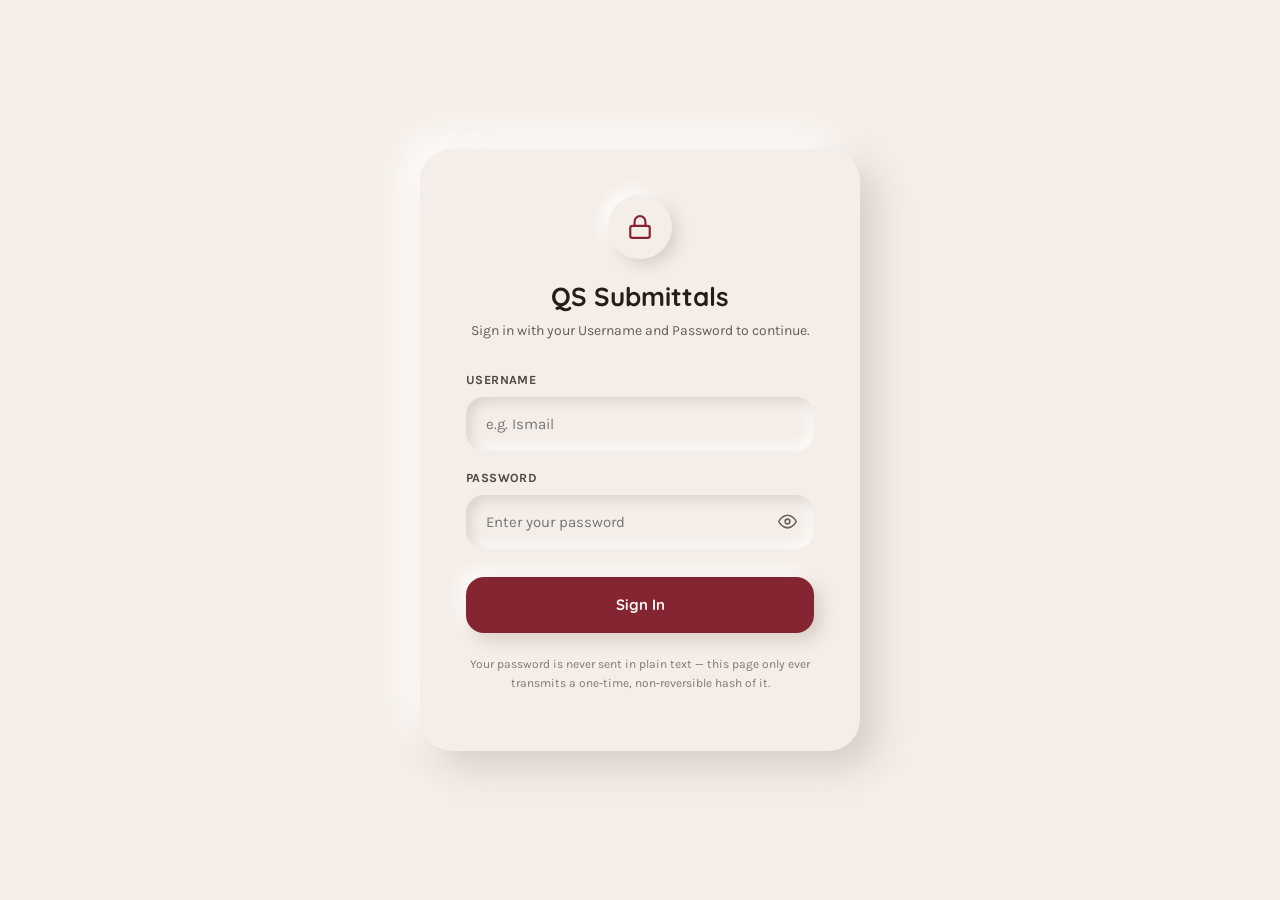
==== index.html @ b130b877 "Update index.html" ====
<!DOCTYPE html>
<html lang="en">
<head>
  <meta charset="UTF-8">
  <meta name="viewport" content="width=device-width, initial-scale=1.0">
  <title>QS Submittals</title>
  <link rel="preconnect" href="https://fonts.googleapis.com">
  <link rel="preconnect" href="https://fonts.gstatic.com" crossorigin>
  <link rel="stylesheet" href="https://fonts.googleapis.com/css2?family=Quicksand:wght@500;600;700&family=Karla:wght@400;500;600;700&display=swap">
  <style>
    * { box-sizing: border-box; }
    html, body { margin: 0; padding: 0; }
    body {
      min-height: 100vh;
      font-family: 'Karla', system-ui, sans-serif;
      background: oklch(0.95 0.012 55);
      color: oklch(0.30 0.01 50);
    }
    .page { min-height: 100vh; display: flex; justify-content: center; align-items: flex-start; padding: 50px 20px; }
    .card {
      width: 100%; max-width: 1220px;
      background: oklch(0.95 0.012 55);
      border-radius: 32px;
      padding: 46px;
      box-shadow: 16px 16px 34px oklch(0.72 0.02 50 / .42), -16px -16px 34px oklch(1 0 0 / .9);
    }
    .header { margin-bottom: 32px; }
    .header h1 { font-family: 'Quicksand', sans-serif; margin: 0 0 10px; font-size: 32px; line-height: 1.2; font-weight: 700; color: oklch(0.24 0.02 40); }
    .header p { margin: 0; font-size: 15px; line-height: 1.6; color: oklch(0.48 0.012 50); max-width: 640px; }
    .header-top-row { display: flex; align-items: flex-start; justify-content: space-between; gap: 20px; flex-wrap: wrap; }
    .session-info { display: flex; align-items: center; gap: 12px; flex: none; }
    .session-username { font-size: 13px; font-weight: 700; color: oklch(0.42 0.13 18); }
    .logout-button { flex: none; height: 38px; padding: 0 16px; border: none; border-radius: 14px; background: oklch(0.90 0.05 25); color: oklch(0.5 0.19 25); font-size: 12.5px; font-weight: 700; cursor: pointer; box-shadow: 3px 3px 8px oklch(0.72 0.02 50 / .3), -3px -3px 8px oklch(1 0 0 / .85); transition: box-shadow .16s ease, transform .16s ease; }
    .logout-button:hover { transform: translateY(-1px); box-shadow: 4px 4px 10px oklch(0.72 0.02 50 / .35), -4px -4px 10px oklch(1 0 0 / .9); }
    .logout-button:active { transform: translateY(0); box-shadow: inset 3px 3px 7px oklch(0.55 0.19 25 / .3), inset -3px -3px 7px oklch(1 0 0 / .6); }
    .session-check-state { color: oklch(0.5 0.012 50); font-size: 14px; font-weight: 600; padding: 60px 20px; text-align: center; }
    .type-section { margin-bottom: 30px; }
    .section-label { display: block; margin-bottom: 12px; font-size: 12.5px; font-weight: 700; letter-spacing: .03em; text-transform: uppercase; color: oklch(0.4 0.015 50); }
    #typeSelect { display: none; }
    .loading { margin-bottom: 30px; padding: 20px 22px; border-radius: 20px; background: oklch(0.95 0.012 55); box-shadow: 8px 8px 18px oklch(0.72 0.02 50 / .35), -8px -8px 18px oklch(1 0 0 / .85); }
    .loading-header { display: flex; justify-content: space-between; align-items: center; gap: 15px; margin-bottom: 12px; }
    .loading-left { display: flex; align-items: center; gap: 10px; color: oklch(0.42 0.02 50); font-size: 14px; font-weight: 600; }
    .loading-percentage { font-size: 14px; font-weight: 700; color: oklch(0.42 0.13 18); min-width: 42px; text-align: right; }
    .spinner { width: 18px; height: 18px; border: 2px solid oklch(0.85 0.015 50); border-top-color: oklch(0.42 0.13 18); border-radius: 50%; animation: spin .8s linear infinite; }
    @keyframes spin { to { transform: rotate(360deg); } }
    .progress-track { width: 100%; height: 9px; overflow: hidden; border-radius: 999px; background: oklch(0.95 0.012 55); box-shadow: inset 2px 2px 5px oklch(0.72 0.02 50 / .4), inset -2px -2px 5px oklch(1 0 0 / .8); }
    .progress-bar { width: 0%; height: 100%; border-radius: 999px; background: oklch(0.42 0.13 18); transition: width .25s ease; }
    .message { margin-bottom: 24px; padding: 15px 18px; border-radius: 16px; font-size: 14px; line-height: 1.5; font-weight: 600; }
    .message.error { background: oklch(0.95 0.012 55); color: oklch(0.5 0.19 25); box-shadow: inset 3px 3px 8px oklch(0.6 0.19 25 / .2), inset -3px -3px 8px oklch(1 0 0 / .7); }
    .message.success { background: oklch(0.95 0.012 55); color: oklch(0.45 0.13 145); box-shadow: inset 3px 3px 8px oklch(0.55 0.13 145 / .2), inset -3px -3px 8px oklch(1 0 0 / .7); }
    .field { margin-bottom: 26px; }
    .field > label { display: block; margin-bottom: 12px; font-size: 12.5px; font-weight: 700; letter-spacing: .03em; text-transform: uppercase; color: oklch(0.4 0.015 50); }
    .multi-select { position: relative; }
    .multi-select-trigger { width: 100%; min-height: 56px; padding: 0 48px 0 20px; border: none; border-radius: 18px; background: oklch(0.95 0.012 55); box-shadow: inset 5px 5px 12px oklch(0.72 0.02 50 / .38), inset -5px -5px 12px oklch(1 0 0 / .85); color: oklch(0.3 0.02 40); font-size: 15px; font-weight: 600; display: flex; align-items: center; position: relative; cursor: pointer; user-select: none; transition: box-shadow .2s ease; }
    .multi-select-trigger:hover:not(.disabled) { box-shadow: inset 6px 6px 14px oklch(0.72 0.02 50 / .45), inset -6px -6px 14px oklch(1 0 0 / .95); }
    .multi-select-trigger.open { box-shadow: inset 5px 5px 12px oklch(0.42 0.13 18 / .24), inset -5px -5px 12px oklch(1 0 0 / .85); }
    .multi-select-trigger.disabled { color: oklch(0.62 0.01 50); cursor: not-allowed; }
    .trigger-arrow { position: absolute; right: 20px; width: 9px; height: 9px; border-right: 2px solid oklch(0.42 0.13 18); border-bottom: 2px solid oklch(0.42 0.13 18); transform: rotate(45deg) translateY(-3px); }
    .multi-select-panel { position: absolute; z-index: 50; top: calc(100% + 10px); left: 0; right: 0; background: oklch(0.95 0.012 55); border-radius: 20px; box-shadow: 12px 12px 28px oklch(0.72 0.02 50 / .4), -12px -12px 28px oklch(1 0 0 / .9); padding: 16px; display: none; }
    .multi-select-panel.open { display: block; }
    .filter-top { display: grid; grid-template-columns: 1fr auto; gap: 10px; margin-bottom: 12px; }
    .search-input { height: 44px; width: 100%; padding: 0 16px; border: none; border-radius: 14px; background: oklch(0.95 0.012 55); box-shadow: inset 4px 4px 9px oklch(0.72 0.02 50 / .35), inset -4px -4px 9px oklch(1 0 0 / .85); outline: none; font-size: 14px; color: oklch(0.3 0.02 40); transition: box-shadow .2s ease; }
    .search-input:focus { box-shadow: inset 4px 4px 9px oklch(0.42 0.13 18 / .22), inset -4px -4px 9px oklch(1 0 0 / .85); }
    .filter-actions { display: flex; gap: 8px; }
    .select-all-btn { min-width: 78px; height: 44px; border: none; background: oklch(0.95 0.012 55); border-radius: 14px; padding: 0 14px; font-size: 12.5px; font-weight: 700; color: oklch(0.4 0.13 18); cursor: pointer; box-shadow: 4px 4px 10px oklch(0.72 0.02 50 / .35), -4px -4px 10px oklch(1 0 0 / .85); transition: box-shadow .16s ease, transform .16s ease; }
    .select-all-btn:hover { transform: translateY(-1px); box-shadow: 5px 5px 12px oklch(0.72 0.02 50 / .4), -5px -5px 12px oklch(1 0 0 / .9); }
    .select-all-btn:active { transform: translateY(0); box-shadow: inset 3px 3px 7px oklch(0.72 0.02 50 / .4), inset -3px -3px 7px oklch(1 0 0 / .8); }
    .options-list { max-height: 260px; overflow-y: auto; padding-top: 8px; }
    .filter-option { display: flex; align-items: center; gap: 12px; padding: 10px 10px; border-radius: 12px; cursor: pointer; transition: background .15s ease; }
    .filter-option:hover { background: oklch(0.90 0.02 50 / .5); }
    .filter-option input:checked + span { font-weight: 700; color: oklch(0.38 0.14 18); }
    .filter-option input { width: 18px; height: 18px; accent-color: oklch(0.42 0.13 18); cursor: pointer; }
    .filter-option span { font-size: 14px; color: oklch(0.34 0.015 45); word-break: break-word; }
    .type-option-row.selected { background: oklch(0.90 0.03 18 / .55); }
    .type-option-row.selected span { font-weight: 700; color: oklch(0.38 0.14 18); }
    .multi-select-trigger .placeholder-txt { color: oklch(0.55 0.012 50); font-weight: 500; }
    .empty-options { padding: 16px 10px; color: oklch(0.6 0.012 50); font-size: 13px; }
    .selection-summary-row { display: flex; align-items: center; justify-content: space-between; gap: 12px; margin-top: 10px; }
    .selection-count { font-size: 13px; color: oklch(0.5 0.012 50); font-weight: 600; }
    .clear-selected-btn { flex: none; height: 32px; padding: 0 14px; border: none; border-radius: 999px; background: oklch(0.90 0.05 25); color: oklch(0.5 0.19 25); font-size: 12px; font-weight: 700; cursor: pointer; box-shadow: 3px 3px 8px oklch(0.72 0.02 50 / .3), -3px -3px 8px oklch(1 0 0 / .85); transition: box-shadow .16s ease, transform .16s ease; }
    .clear-selected-btn:hover { transform: translateY(-1px); box-shadow: 4px 4px 10px oklch(0.72 0.02 50 / .35), -4px -4px 10px oklch(1 0 0 / .9); }
    .clear-selected-btn:active { transform: translateY(0); box-shadow: inset 3px 3px 7px oklch(0.55 0.19 25 / .3), inset -3px -3px 7px oklch(1 0 0 / .6); }
    .selected-chip-list { display: flex; flex-wrap: wrap; gap: 8px; margin-top: 10px; }
    .selected-chip { display: inline-flex; align-items: center; gap: 8px; padding: 8px 10px 8px 14px; border-radius: 999px; background: oklch(0.88 0.05 230); box-shadow: 3px 3px 8px oklch(0.72 0.02 50 / .38), -3px -3px 8px oklch(1 0 0 / .9); color: oklch(0.32 0.09 245); font-size: 12px; font-weight: 700; }
    .selected-chip-remove { flex: none; width: 18px; height: 18px; padding: 0; border: none; border-radius: 50%; background: oklch(1 0 0 / .55); color: oklch(0.32 0.09 245); font-size: 13px; line-height: 1; display: flex; align-items: center; justify-content: center; cursor: pointer; transition: background .15s ease, color .15s ease; }
    .selected-chip-remove:hover { background: oklch(0.5 0.19 25); color: oklch(0.98 0.01 40); }
    .table-section { margin-top: 10px; margin-bottom: 30px; }
    .pn-select { width: 100%; min-width: 130px; height: 42px; padding: 0 26px 0 10px; border: none; border-radius: 12px; background-color: oklch(0.86 0.07 165); background-image: url("data:image/svg+xml;utf8,<svg xmlns='http://www.w3.org/2000/svg' viewBox='0 0 12 8'><path d='M1 1l5 5 5-5' fill='none' stroke='%23205047' stroke-width='2' stroke-linecap='round' stroke-linejoin='round'/></svg>"); background-repeat: no-repeat; background-position: right 9px center; background-size: 10px 7px; appearance: none; -webkit-appearance: none; box-shadow: 3px 3px 8px oklch(0.72 0.02 50 / .3), -3px -3px 8px oklch(1 0 0 / .85); color: oklch(0.26 0.09 165); font-size: 12.5px; font-weight: 700; outline: none; cursor: pointer; transition: box-shadow .16s ease; }
    .pn-select:hover { box-shadow: 4px 4px 10px oklch(0.72 0.02 50 / .35), -4px -4px 10px oklch(1 0 0 / .9); }
    .pn-select:focus { box-shadow: 3px 3px 8px oklch(0.72 0.02 50 / .3), -3px -3px 8px oklch(1 0 0 / .85), 0 0 0 2px oklch(0.4 0.1 165 / .5); }
    .pn-select.unselected { color: oklch(0.5 0.19 25); background-color: oklch(0.93 0.05 165 / .7); box-shadow: 3px 3px 8px oklch(0.72 0.02 50 / .3), -3px -3px 8px oklch(1 0 0 / .85), 0 0 0 2px oklch(0.55 0.19 25 / .4); }
    .table-wrap { overflow-x: auto; border-radius: 20px; background: oklch(0.95 0.012 55); box-shadow: 8px 8px 18px oklch(0.72 0.02 50 / .38), -8px -8px 18px oklch(1 0 0 / .85); }
    .quantity-table { width: 100%; min-width: 720px; border-collapse: collapse; table-layout: fixed; }
    .quantity-table th:nth-child(1), .quantity-table td:nth-child(1) { width: 20%; }
    .quantity-table th:nth-child(2), .quantity-table td:nth-child(2) { width: 20%; }
    .quantity-table th:nth-child(3), .quantity-table td:nth-child(3) { width: 9%; }
    .quantity-table th:nth-child(4), .quantity-table td:nth-child(4) { width: 15%; }
    .quantity-table th:nth-child(5), .quantity-table td:nth-child(5) { width: 11%; }
    .quantity-table th:nth-child(6), .quantity-table td:nth-child(6) { width: 25%; }
    .quantity-table th { padding: 16px; text-align: center; background: oklch(0.90 0.035 18 / .55); color: oklch(0.34 0.14 18); font-size: 14px; font-weight: 700; text-transform: uppercase; letter-spacing: .03em; }
    .quantity-table td { padding: 14px 16px; vertical-align: middle; font-size: 14px; color: oklch(0.32 0.015 45); border-top: 1px solid oklch(0.88 0.015 50); text-align: center; word-break: break-word; }
    .quantity-table tr:first-child td { border-top: none; }
    .quantity-table .item-cell { font-weight: 700; color: oklch(0.24 0.02 40); }
    .quantity-table .muted { color: oklch(0.55 0.012 50); }
    .quantity-table .negative-available { color: oklch(0.5 0.19 25); font-weight: 700; }
    .quantity-table td.qty-cell-active { background: oklch(0.93 0.05 85); }
    .quantity-table td.qty-cell-active .quantity-input { background: oklch(0.99 0.02 85); box-shadow: inset 3px 3px 8px oklch(0.72 0.05 70 / .3), inset -3px -3px 8px oklch(1 0 0 / .9), 0 0 0 2px oklch(0.55 0.12 70 / .4); }
    .quantity-table td.qty-cell-active .quantity-input:focus { box-shadow: inset 3px 3px 8px oklch(0.42 0.13 18 / .28), inset -3px -3px 8px oklch(1 0 0 / .85), 0 0 0 2px oklch(0.42 0.13 18 / .45); }
    .quantity-table td.qty-cell-active .quantity-input.invalid { background: oklch(0.99 0.02 85); box-shadow: inset 3px 3px 8px oklch(0.55 0.19 25 / .35), inset -3px -3px 8px oklch(1 0 0 / .6), 0 0 0 3px oklch(0.55 0.19 25 / .5); }
    .quantity-input { width: 150px; height: 44px; padding: 0 14px; border: none; border-radius: 13px; background: oklch(0.95 0.012 55); box-shadow: inset 3px 3px 8px oklch(0.72 0.02 50 / .35), inset -3px -3px 8px oklch(1 0 0 / .85); color: oklch(0.26 0.02 40); font-size: 14px; font-weight: 700; outline: none; transition: box-shadow .2s ease; }
    .quantity-input:focus { box-shadow: inset 3px 3px 8px oklch(0.42 0.13 18 / .28), inset -3px -3px 8px oklch(1 0 0 / .85); }
    .quantity-input:disabled { color: oklch(0.62 0.01 50); cursor: not-allowed; }
    .quantity-input.invalid { box-shadow: inset 3px 3px 8px oklch(0.55 0.19 25 / .35), inset -3px -3px 8px oklch(1 0 0 / .6), 0 0 0 3px oklch(0.55 0.19 25 / .45); }
    .quantity-hint { display: block; margin-top: 6px; color: oklch(0.55 0.012 50); font-size: 12px; }
    .quantity-error { display: block; margin-top: 6px; color: oklch(0.5 0.19 25); font-size: 12px; font-weight: 700; }
    .save-container { display: flex; justify-content: flex-end; gap: 14px; margin-top: 10px; }
    .save-button {
      min-width: 170px; height: 56px; padding: 0 30px;
      border: none; border-radius: 18px;
      background: oklch(0.42 0.13 18); color: oklch(0.98 0.01 40);
      font-family: 'Quicksand', sans-serif; font-size: 15px; font-weight: 700;
      cursor: pointer;
      box-shadow: 7px 7px 16px oklch(0.72 0.02 50 / .42), -7px -7px 16px oklch(1 0 0 / .85);
      transition: box-shadow .16s ease, transform .16s ease, background .16s ease, opacity .2s ease;
    }
    .save-button:hover:not(:disabled) { transform: translateY(-2px); box-shadow: 9px 9px 20px oklch(0.72 0.02 50 / .48), -9px -9px 20px oklch(1 0 0 / .9); background: oklch(0.36 0.13 18); }
    .save-button:active:not(:disabled) { transform: translateY(0); box-shadow: inset 5px 5px 12px oklch(0.25 0.1 18 / .55), inset -5px -5px 12px oklch(0.55 0.16 22 / .3); background: oklch(0.34 0.13 18); }
    .save-button:disabled { opacity: .55; cursor: not-allowed; }
    .cancel-button {
      min-width: 130px; height: 56px; padding: 0 26px;
      border: none; border-radius: 18px;
      background: oklch(0.88 0.045 18); color: oklch(0.36 0.14 18);
      font-family: 'Quicksand', sans-serif; font-size: 15px; font-weight: 700;
      cursor: pointer;
      box-shadow: 6px 6px 14px oklch(0.72 0.02 50 / .38), -6px -6px 14px oklch(1 0 0 / .85);
      transition: box-shadow .16s ease, transform .16s ease, background .16s ease;
    }
    .cancel-button:hover { transform: translateY(-2px); background: oklch(0.84 0.05 18); box-shadow: 8px 8px 18px oklch(0.72 0.02 50 / .42), -8px -8px 18px oklch(1 0 0 / .9); }
    .cancel-button:active { transform: translateY(0); background: oklch(0.80 0.055 18); box-shadow: inset 4px 4px 10px oklch(0.6 0.08 18 / .35), inset -4px -4px 10px oklch(1 0 0 / .7); }

    /* ===================== Search by Code ===================== */
    .search-section {
      margin-top: 20px;
      padding-top: 24px;
      border-top: 1px solid oklch(0.88 0.015 50);
    }
    .search-row { display: flex; gap: 14px; }
    .search-code-input {
      flex: 1;
      height: 54px;
      padding: 0 20px;
      border: none;
      border-radius: 18px;
      background: oklch(0.95 0.012 55);
      box-shadow: inset 5px 5px 12px oklch(0.72 0.02 50 / .35), inset -5px -5px 12px oklch(1 0 0 / .85);
      color: oklch(0.3 0.02 40);
      font-size: 14px;
      outline: none;
      transition: box-shadow .2s ease;
    }
    .search-code-input:focus { box-shadow: inset 5px 5px 12px oklch(0.42 0.13 18 / .22), inset -5px -5px 12px oklch(1 0 0 / .85); }
    .search-btn {
      flex: none;
      height: 54px;
      padding: 0 26px;
      border: none;
      border-radius: 18px;
      background: oklch(0.88 0.045 18);
      color: oklch(0.36 0.14 18);
      font-size: 14px;
      font-weight: 700;
      cursor: pointer;
      box-shadow: 6px 6px 14px oklch(0.72 0.02 50 / .38), -6px -6px 14px oklch(1 0 0 / .85);
      transition: box-shadow .16s ease, transform .16s ease, background .16s ease, opacity .2s ease;
    }
    .search-btn:hover:not(:disabled) { transform: translateY(-2px); box-shadow: 8px 8px 18px oklch(0.72 0.02 50 / .42), -8px -8px 18px oklch(1 0 0 / .9); background: oklch(0.84 0.05 18); }
    .search-btn:active:not(:disabled) { transform: translateY(0); box-shadow: inset 4px 4px 10px oklch(0.6 0.08 18 / .35), inset -4px -4px 10px oklch(1 0 0 / .7); background: oklch(0.80 0.055 18); }
    .search-btn:disabled { opacity: .55; cursor: not-allowed; }
    .search-inline-error { margin-top: 12px; padding: 11px 14px; border-radius: 14px; background: oklch(0.95 0.012 55); color: oklch(0.5 0.19 25); box-shadow: inset 3px 3px 8px oklch(0.6 0.19 25 / .18), inset -3px -3px 8px oklch(1 0 0 / .7); font-size: 13px; font-weight: 600; line-height: 1.5; }
    /* ============================================================ */

    /* ===================== Result Modal (Pop-up) ===================== */
    .modal-overlay {
      position: fixed;
      inset: 0;
      background: oklch(0.25 0.02 40 / .45);
      display: flex;
      align-items: center;
      justify-content: center;
      padding: 20px;
      z-index: 1000;
      opacity: 0;
      pointer-events: none;
      transition: opacity .18s ease;
    }
    .modal-overlay.open { opacity: 1; pointer-events: auto; }
    .modal-box {
      width: 100%;
      max-width: 520px;
      background: oklch(0.95 0.012 55);
      border-radius: 28px;
      padding: 34px;
      box-shadow: 20px 20px 50px oklch(0.2 0.02 40 / .35), -10px -10px 30px oklch(1 0 0 / .5);
      position: relative;
      transform: translateY(10px) scale(.97);
      transition: transform .18s ease;
      max-height: calc(100vh - 40px);
      overflow-y: auto;
    }
    .modal-overlay.open .modal-box { transform: translateY(0) scale(1); }
    .modal-close {
      position: absolute;
      top: 16px;
      right: 16px;
      width: 36px;
      height: 36px;
      border: none;
      background: oklch(0.95 0.012 55);
      color: oklch(0.5 0.012 50);
      border-radius: 12px;
      font-size: 18px;
      line-height: 1;
      cursor: pointer;
      box-shadow: 3px 3px 8px oklch(0.72 0.02 50 / .35), -3px -3px 8px oklch(1 0 0 / .85);
      transition: box-shadow .16s ease, color .16s ease;
    }
    .modal-close:hover { color: oklch(0.42 0.13 18); box-shadow: inset 2px 2px 6px oklch(0.72 0.02 50 / .35), inset -2px -2px 6px oklch(1 0 0 / .7); }
    .modal-icon {
      width: 56px;
      height: 56px;
      border-radius: 50%;
      background: oklch(0.95 0.012 55);
      color: oklch(0.5 0.13 145);
      display: flex;
      align-items: center;
      justify-content: center;
      font-size: 26px;
      font-weight: 700;
      margin-bottom: 18px;
      box-shadow: 5px 5px 12px oklch(0.72 0.02 50 / .35), -5px -5px 12px oklch(1 0 0 / .85);
    }
    .modal-title { margin: 0 0 6px; font-family: 'Quicksand', sans-serif; font-size: 20px; font-weight: 700; color: oklch(0.24 0.02 40); }
    .modal-subtitle { margin: 0 0 22px; font-size: 14px; color: oklch(0.5 0.012 50); line-height: 1.5; }
    .modal-result-row { display: flex; justify-content: space-between; align-items: flex-start; gap: 20px; padding: 10px 0; }
    .modal-result-row + .modal-result-row { border-top: 1px solid oklch(0.88 0.015 50); }
    .modal-result-label { font-weight: 700; color: oklch(0.4 0.015 50); font-size: 12.5px; text-transform: uppercase; letter-spacing: .02em; }
    .modal-result-value { text-align: right; color: oklch(0.24 0.02 40); font-size: 14px; font-weight: 600; word-break: break-word; }
    .modal-table-wrap {
      margin-top: 18px;
      max-height: 420px;
      overflow-y: auto;
      overflow-x: auto;
      border-radius: 16px;
      background: oklch(0.95 0.012 55);
      box-shadow: inset 3px 3px 9px oklch(0.72 0.02 50 / .3), inset -3px -3px 9px oklch(1 0 0 / .75);
    }
    .modal-details-table { width: 100%; min-width: 380px; border-collapse: collapse; font-size: 13px; }
    .modal-details-table th {
      position: sticky;
      top: 0;
      background: oklch(0.90 0.035 18 / .65);
      text-align: left;
      padding: 12px 14px;
      font-size: 14px;
      font-weight: 700;
      letter-spacing: .02em;
      color: oklch(0.34 0.14 18);
      border-bottom: 1px solid oklch(0.85 0.02 50);
    }
    .modal-details-table td { padding: 11px 14px; border-bottom: 1px solid oklch(0.90 0.012 50); color: oklch(0.32 0.015 45); }
    .modal-details-table tr:last-child td { border-bottom: none; }
    .modal-details-table td.muted { color: oklch(0.6 0.012 50); }
    .modal-ok-button {
      width: 100%;
      height: 52px;
      margin-top: 26px;
      border: none;
      border-radius: 16px;
      background: oklch(0.42 0.13 18);
      color: oklch(0.98 0.01 40);
      font-family: 'Quicksand', sans-serif;
      font-size: 15px;
      font-weight: 700;
      cursor: pointer;
      box-shadow: 6px 6px 14px oklch(0.72 0.02 50 / .4), -6px -6px 14px oklch(1 0 0 / .85);
      transition: box-shadow .16s ease, transform .16s ease, background .16s ease;
    }
    .modal-ok-button:hover { transform: translateY(-2px); background: oklch(0.36 0.13 18); box-shadow: 8px 8px 18px oklch(0.72 0.02 50 / .45), -8px -8px 18px oklch(1 0 0 / .9); }
    .modal-ok-button:active { transform: translateY(0); box-shadow: inset 4px 4px 10px oklch(0.25 0.1 18 / .5), inset -4px -4px 10px oklch(0.55 0.16 22 / .3); }
    @media (max-width: 600px) {
      .modal-box { padding: 26px 20px; }
    }
    /* =================================================================== */

    /* ===================== Error Modal (Pop-up) ===================== */
    .error-modal-icon { color: oklch(0.5 0.19 25); }
    .error-modal-message { margin: 0; font-size: 14.5px; color: oklch(0.3 0.02 40); line-height: 1.6; }
    /* =================================================================== */

    /* ===================== Search Result Modal (Pop-up) ===================== */
    .search-modal-box { max-width: 640px; }
    .search-table-wrap { max-height: none; overflow-y: visible; }
    .modal-error {
      margin: 0 0 18px;
      padding: 13px 16px;
      border-radius: 16px;
      background: oklch(0.95 0.012 55);
      color: oklch(0.5 0.19 25);
      box-shadow: inset 3px 3px 8px oklch(0.6 0.19 25 / .2), inset -3px -3px 8px oklch(1 0 0 / .7);
      font-size: 13px;
      line-height: 1.5;
      font-weight: 600;
    }
    .search-modal-timestamp { margin: -4px 0 20px; font-size: 13px; color: oklch(0.6 0.012 50); }
    .search-empty-state { padding: 24px 10px; text-align: center; color: oklch(0.6 0.012 50); font-size: 14px; }
    .row-actions-cell { text-align: right; white-space: nowrap; }
    .row-action-btn {
      width: 32px;
      height: 32px;
      margin-left: 7px;
      border: none;
      border-radius: 11px;
      background: oklch(0.95 0.012 55);
      color: oklch(0.5 0.012 50);
      display: inline-flex;
      align-items: center;
      justify-content: center;
      cursor: pointer;
      transition: box-shadow .15s ease, color .15s ease, background .15s ease;
      padding: 0;
      box-shadow: 3px 3px 7px oklch(0.72 0.02 50 / .32), -3px -3px 7px oklch(1 0 0 / .85);
    }
    .row-action-btn:hover:not(:disabled) { color: oklch(0.36 0.13 18); box-shadow: 4px 4px 9px oklch(0.72 0.02 50 / .38), -4px -4px 9px oklch(1 0 0 / .9); }
    .row-action-btn:disabled { opacity: .4; cursor: not-allowed; box-shadow: none; }
    .row-action-btn.edit-btn:hover:not(:disabled) { color: oklch(0.42 0.13 18); background: oklch(0.90 0.03 18); }
    .row-action-btn.delete-btn:hover:not(:disabled) { color: oklch(0.5 0.19 25); background: oklch(0.90 0.05 25); }
    .row-action-btn.save-btn { color: oklch(0.45 0.13 145); background: oklch(0.90 0.04 145); }
    .row-action-btn.save-btn:hover:not(:disabled) { color: oklch(0.4 0.13 145); }
    .row-action-btn svg { width: 15px; height: 15px; pointer-events: none; }
    .row-qty-input {
      width: 96px;
      height: 36px;
      padding: 0 10px;
      border: none;
      border-radius: 11px;
      background: oklch(0.95 0.012 55);
      color: oklch(0.26 0.02 40);
      font-size: 13px;
      outline: none;
      box-shadow: inset 3px 3px 7px oklch(0.42 0.13 18 / .25), inset -3px -3px 7px oklch(1 0 0 / .75);
    }
    .row-qty-input.invalid { box-shadow: inset 3px 3px 7px oklch(0.55 0.19 25 / .4), inset -3px -3px 7px oklch(1 0 0 / .6), 0 0 0 3px oklch(0.55 0.19 25 / .45); }
    .search-bulk-actions { display: flex; gap: 12px; margin-top: 22px; }
    .bulk-btn {
      flex: 1;
      height: 48px;
      border: none;
      border-radius: 16px;
      font-size: 14px;
      font-weight: 700;
      cursor: pointer;
      transition: box-shadow .16s ease, transform .16s ease, background .16s ease, color .16s ease, opacity .2s ease;
    }
    .bulk-btn.delete-all-btn { background: oklch(0.90 0.05 25); color: oklch(0.5 0.19 25); box-shadow: 4px 4px 10px oklch(0.72 0.02 50 / .3), -4px -4px 10px oklch(1 0 0 / .8); }
    .bulk-btn.delete-all-btn:hover:not(:disabled) { transform: translateY(-2px); box-shadow: 6px 6px 14px oklch(0.72 0.02 50 / .35), -6px -6px 14px oklch(1 0 0 / .85); }
    .bulk-btn.delete-all-btn:active:not(:disabled) { transform: translateY(0); box-shadow: inset 3px 3px 8px oklch(0.55 0.19 25 / .3), inset -3px -3px 8px oklch(1 0 0 / .6); }
    .bulk-btn.edit-all-btn { background: oklch(0.88 0.045 18); color: oklch(0.36 0.14 18); box-shadow: 4px 4px 10px oklch(0.72 0.02 50 / .3), -4px -4px 10px oklch(1 0 0 / .8); }
    .bulk-btn.edit-all-btn:hover:not(:disabled) { transform: translateY(-2px); background: oklch(0.84 0.05 18); box-shadow: 6px 6px 14px oklch(0.72 0.02 50 / .35), -6px -6px 14px oklch(1 0 0 / .85); }
    .bulk-btn.edit-all-btn.active { background: oklch(0.42 0.13 18); color: oklch(0.98 0.01 40); box-shadow: inset 4px 4px 10px oklch(0.25 0.1 18 / .5), inset -4px -4px 10px oklch(0.55 0.16 22 / .3); }
    .bulk-btn:disabled { opacity: .5; cursor: not-allowed; }
    /* =========================================================================== */

    @media (max-width: 600px) {
      .page { padding: 24px 14px; }
      .card { padding: 28px 20px; border-radius: 24px; }
      .header h1 { font-size: 26px; }
      .header p { font-size: 14px; }
      .save-container { justify-content: stretch; flex-wrap: wrap; }
      .save-button, .cancel-button { flex: 1; min-width: 120px; }
      .filter-top { grid-template-columns: 1fr; }
      .filter-actions { width: 100%; }
      .filter-actions .select-all-btn { flex: 1; }
    }
  </style>
</head>
<body>
  <main class="page">
    <div id="sessionCheckState" class="session-check-state">Checking your session&hellip;</div>
    <section class="card" id="appCard" hidden>
      <div class="header">
        <div class="header-top-row">
          <div>
            <h1>QS Submittals</h1>
            <p>Select one submittal type, then select one or more Item Names. Each selected Item gets its own Part Number selection and Quantity.</p>
          </div>
          <div class="session-info">
            <span id="sessionUsername" class="session-username"></span>
            <button type="button" id="logoutButton" class="logout-button">Log Out</button>
          </div>
        </div>
      </div>

      <div id="loading" class="loading">
        <div class="loading-header">
          <div class="loading-left"><div id="spinner" class="spinner"></div><span id="loadingText">Loading database...</span></div>
          <div id="loadingPercentage" class="loading-percentage">0%</div>
        </div>
        <div class="progress-track"><div id="progressBar" class="progress-bar"></div></div>
      </div>

      <div class="type-section">
        <span class="section-label">Submittal Type</span>
        <select id="typeSelect" disabled hidden aria-hidden="true" tabindex="-1">
          <option value="">Loading submittal types...</option>
        </select>
        <div id="typeSelectBox" class="multi-select">
          <div id="typeTrigger" class="multi-select-trigger disabled" tabindex="0" role="button" aria-haspopup="listbox" aria-expanded="false" aria-disabled="true">
            <span id="typeSelectDisplay">Loading submittal types...</span>
            <span class="trigger-arrow"></span>
          </div>
          <div id="typePanel" class="multi-select-panel" role="listbox">
            <div class="filter-top">
              <input id="typeSearch" class="search-input" type="text" autocomplete="off" placeholder="Search Submittal Type...">
            </div>
            <div id="typeOptionsList" class="options-list"></div>
          </div>
        </div>
      </div>

      <div id="successMessage" class="message success" hidden></div>

      <div class="field">
        <label for="itemNameTrigger">Item Name</label>
        <div id="itemMultiSelect" class="multi-select">
          <div id="itemNameTrigger" class="multi-select-trigger disabled" tabindex="0" role="button" aria-haspopup="listbox" aria-expanded="false" aria-disabled="true">
            <span id="itemNameDisplay">Select Item Name</span>
            <span class="trigger-arrow"></span>
          </div>
          <div id="itemNamePanel" class="multi-select-panel" role="listbox" aria-multiselectable="true">
            <div class="filter-top">
              <input id="itemSearch" class="search-input" type="text" autocomplete="off" placeholder="Search Item Name...">
              <div class="filter-actions">
                <button id="selectAllButton" class="select-all-btn" type="button">Select All</button>
                <button id="clearAllButton" class="select-all-btn" type="button">Clear</button>
              </div>
            </div>
            <div id="itemOptionsList" class="options-list"></div>
          </div>
          <div class="selection-summary-row">
            <div id="selectionCount" class="selection-count">0 items selected</div>
            <button type="button" id="clearSelectedItemsButton" class="clear-selected-btn" hidden>Clear All</button>
          </div>
          <div id="selectedChipList" class="selected-chip-list"></div>
        </div>
      </div>

      <div class="table-section">
        <span class="section-label">Quantity</span>
        <div class="table-wrap">
          <table class="quantity-table">
            <thead>
              <tr><th>Item</th><th>Part Number</th><th>BOQ</th><th>Previous Requests</th><th>Available</th><th>Quantity</th></tr>
            </thead>
            <tbody id="quantityTableBody">
              <tr><td colspan="6" class="muted" style="text-align:center;">Select Item Names and Part Numbers to build the table.</td></tr>
            </tbody>
          </table>
        </div>
      </div>

      <div class="save-container">
        <button type="button" id="cancelButton" class="cancel-button">Cancel</button>
        <button type="button" id="saveButton" class="save-button" disabled>Save</button>
      </div>

      <div class="search-section">
        <span class="section-label">Search by Submittal Code</span>
        <div class="search-row">
          <input type="text" id="searchCodeInput" class="search-code-input" autocomplete="off" placeholder="e.g. PCP-MIR-01">
          <button type="button" id="searchButton" class="search-btn">Search</button>
        </div>
        <div id="searchInlineError" class="search-inline-error" hidden></div>
      </div>
    </section>
  </main>

  <div id="resultModalOverlay" class="modal-overlay" hidden>
    <div class="modal-box" role="dialog" aria-modal="true" aria-labelledby="modalTitle">
      <button type="button" id="modalCloseButton" class="modal-close" aria-label="Close">&times;</button>
      <div class="modal-icon">&#10003;</div>
      <h3 id="modalTitle" class="modal-title">Submittal Saved</h3>
      <p id="modalSubtitle" class="modal-subtitle">Your submittal was saved successfully.</p>
      <div class="modal-result-row"><span class="modal-result-label">Type</span><span id="modalSelectedType" class="modal-result-value"></span></div>
      <div class="modal-result-row"><span class="modal-result-label">Submittal Code</span><span id="modalSubmittalCode" class="modal-result-value"></span></div>
      <div class="modal-result-row"><span class="modal-result-label">Time</span><span id="modalTimestamp" class="modal-result-value"></span></div>
      <div class="modal-table-wrap">
        <table class="modal-details-table">
          <thead>
            <tr><th>Item</th><th>Part Number</th><th>Qty</th></tr>
          </thead>
          <tbody id="modalDetailsBody"></tbody>
        </table>
      </div>
      <button type="button" id="modalOkButton" class="modal-ok-button">OK</button>
    </div>
  </div>

  <div id="errorModalOverlay" class="modal-overlay" hidden>
    <div class="modal-box" role="dialog" aria-modal="true" aria-labelledby="errorModalTitle">
      <button type="button" id="errorModalCloseButton" class="modal-close" aria-label="Close">&times;</button>
      <div class="modal-icon error-modal-icon">&#33;</div>
      <h3 id="errorModalTitle" class="modal-title">Error</h3>
      <p id="errorModalMessage" class="error-modal-message"></p>
      <button type="button" id="errorModalOkButton" class="modal-ok-button">OK</button>
    </div>
  </div>

  <div id="searchResultModalOverlay" class="modal-overlay" hidden>
    <div class="modal-box search-modal-box" role="dialog" aria-modal="true" aria-labelledby="searchModalTitle">
      <button type="button" id="searchModalCloseButton" class="modal-close" aria-label="Close">&times;</button>
      <h3 id="searchModalTitle" class="modal-title">Search results for</h3>
      <p id="searchModalTimestamp" class="search-modal-timestamp"></p>
      <div id="searchModalError" class="modal-error" hidden></div>
      <div class="modal-table-wrap search-table-wrap">
        <table class="modal-details-table">
          <thead>
            <tr><th>Item</th><th>Part Number</th><th>BOQ</th><th>Qty</th><th></th></tr>
          </thead>
          <tbody id="searchResultsBody"></tbody>
        </table>
      </div>
      <div class="search-bulk-actions">
        <button type="button" id="deleteAllButton" class="bulk-btn delete-all-btn">Delete All</button>
        <button type="button" id="editAllButton" class="bulk-btn edit-all-btn">Edit All</button>
      </div>
    </div>
  </div>

  <script>
    const API_URL = 'https://script.google.com/macros/s/AKfycbwvGv1_9oPa10v8P61vqciSYE166gJI8p0EkY_Cva-ZgcPEfJyw84V3zwSYBrcT2ZOw0Q/exec';

    let databaseData = { itemNames: [], dependentPartNumbers: {}, submittalTypes: [] };
    let selectedItemNames = new Set();
    let rowState = {};
    let progressValue = 0;
    let progressTimer = null;
    let detailsRequestSequence = 0;
    let searchState = null;

    const SESSION_STORAGE_KEY = 'qsSubmittalsSession';
    let currentSessionToken = '';

    document.addEventListener('DOMContentLoaded', initialize);

    async function initialize() {
      setupErrorModal();

      const session = getStoredSession();
      if (!session || !session.token) {
        redirectToLogin();
        return;
      }

      let validation;
      try {
        validation = await callApiPromise('validateSession', { token: session.token });
      } catch (networkError) {
        showSessionCheckState('Unable to connect to the Google Apps Script API. Please check your connection and reload this page.');
        return;
      }

      if (!validation || !validation.success) {
        clearStoredSession();
        redirectToLogin();
        return;
      }

      currentSessionToken = session.token;
      document.getElementById('sessionUsername').textContent = 'Signed in as ' + (validation.username || session.username || '');
      document.getElementById('logoutButton').addEventListener('click', handleLogout);
      document.getElementById('sessionCheckState').hidden = true;
      document.getElementById('appCard').hidden = false;

      initializeApp();
    }

    function initializeApp() {
      setupTypeSelect();
      setupItemMultiSelect();
      setupSaveButton();
      setupResultModal();
      setupSearch();
      setupSearchResultModal();
      startProgress();
      loadDatabaseData();
    }

    function showSessionCheckState(message) {
      const el = document.getElementById('sessionCheckState');
      el.textContent = message;
      el.hidden = false;
    }

    function redirectToLogin() {
      window.location.href = 'login.html';
    }

    function getStoredSession() {
      try {
        const raw = sessionStorage.getItem(SESSION_STORAGE_KEY);
        return raw ? JSON.parse(raw) : null;
      } catch (storageError) {
        return null;
      }
    }

    function clearStoredSession() {
      try { sessionStorage.removeItem(SESSION_STORAGE_KEY); } catch (storageError) {}
    }

    function handleAuthRequired() {
      clearStoredSession();
      redirectToLogin();
    }

    async function handleLogout() {
      const button = document.getElementById('logoutButton');
      button.disabled = true;
      try {
        await callApiPromise('logout', { token: currentSessionToken });
      } catch (networkError) {
        // Best-effort: log out locally either way.
      }
      clearStoredSession();
      redirectToLogin();
    }

    /*
     * Promise-based JSONP helper used only for the small auth actions
     * (validateSession / logout) that run before the rest of the app's
     * existing callback-style JSONP calls are wired up.
     */
    function callApiPromise(action, params) {
      return new Promise(function(resolve, reject) {
        const callbackName = 'handleAuthApi_' + Date.now() + '_' + Math.floor(Math.random() * 100000);
        window[callbackName] = function(response) {
          cleanupJsonp(script, callbackName);
          resolve(response);
        };
        let url = API_URL + '?action=' + encodeURIComponent(action) + '&prefix=' + encodeURIComponent(callbackName);
        Object.keys(params || {}).forEach(function(key) {
          url += '&' + encodeURIComponent(key) + '=' + encodeURIComponent(params[key]);
        });
        const script = document.createElement('script');
        script.src = url;
        script.onerror = function() {
          cleanupJsonp(script, callbackName);
          reject(new Error('Unable to connect to the Google Apps Script API.'));
        };
        document.body.appendChild(script);
      });
    }

    function setupTypeSelect() {
      const select = document.getElementById('typeSelect');
      select.addEventListener('change', function() {
        enableItemSelector(!!select.value);
        hideError();
        hideSuccess();
      });

      const trigger = document.getElementById('typeTrigger');
      const panel = document.getElementById('typePanel');
      const search = document.getElementById('typeSearch');

      trigger.addEventListener('click', function() {
        if (trigger.classList.contains('disabled')) return;
        const opening = !panel.classList.contains('open');
        panel.classList.toggle('open', opening);
        trigger.classList.toggle('open', opening);
        trigger.setAttribute('aria-expanded', String(opening));
        if (opening) {
          search.value = '';
          renderTypeOptions();
          setTimeout(function() { search.focus(); }, 0);
        }
      });

      trigger.addEventListener('keydown', function(event) {
        if ((event.key === 'Enter' || event.key === ' ') && !trigger.classList.contains('disabled')) {
          event.preventDefault();
          trigger.click();
        }
      });

      search.addEventListener('input', renderTypeOptions);

      document.addEventListener('click', function(event) {
        if (!document.getElementById('typeSelectBox').contains(event.target)) closeTypePanel();
      });
    }

    function closeTypePanel() {
      document.getElementById('typePanel').classList.remove('open');
      document.getElementById('typeTrigger').classList.remove('open');
      document.getElementById('typeTrigger').setAttribute('aria-expanded', 'false');
    }

    function getFilteredTypes() {
      const query = document.getElementById('typeSearch').value.trim().toLowerCase();
      return (databaseData.submittalTypes || []).filter(function(type) {
        return !query || type.toLowerCase().includes(query);
      });
    }

    function renderTypeOptions() {
      const list = document.getElementById('typeOptionsList');
      const types = getFilteredTypes();
      const currentValue = getSelectedType();
      list.innerHTML = '';
      if (!types.length) {
        const empty = document.createElement('div');
        empty.className = 'empty-options';
        empty.textContent = 'No matching Submittal Types.';
        list.appendChild(empty);
        return;
      }
      types.forEach(function(type) {
        const option = document.createElement('div');
        option.className = 'filter-option type-option-row' + (type === currentValue ? ' selected' : '');
        option.setAttribute('role', 'option');
        option.tabIndex = -1;
        const text = document.createElement('span');
        text.textContent = type;
        option.appendChild(text);
        option.addEventListener('click', function() { selectType(type); });
        list.appendChild(option);
      });
    }

    function selectType(type) {
      const select = document.getElementById('typeSelect');
      select.value = type;
      select.dispatchEvent(new Event('change'));
      syncTypeDisplay();
      closeTypePanel();
    }

    function syncTypeDisplay() {
      const display = document.getElementById('typeSelectDisplay');
      const value = getSelectedType();
      const types = databaseData.submittalTypes || [];
      display.textContent = value || (types.length ? 'Select Submittal Type' : 'No submittal types found');
      display.classList.toggle('placeholder-txt', !value);
    }

    function populateTypeSelect() {
      const select = document.getElementById('typeSelect');
      const types = databaseData.submittalTypes || [];
      const previousValue = select.value;

      select.innerHTML = '';

      const placeholder = document.createElement('option');
      placeholder.value = '';
      placeholder.textContent = types.length ? 'Select Submittal Type' : 'No submittal types found';
      select.appendChild(placeholder);

      types.forEach(function(type) {
        const option = document.createElement('option');
        option.value = type;
        option.textContent = type;
        select.appendChild(option);
      });

      select.disabled = types.length === 0;
      select.value = types.includes(previousValue) ? previousValue : '';

      const trigger = document.getElementById('typeTrigger');
      trigger.classList.toggle('disabled', types.length === 0);
      trigger.setAttribute('aria-disabled', String(types.length === 0));
      syncTypeDisplay();
      renderTypeOptions();
    }

    function setupItemMultiSelect() {
      const trigger = document.getElementById('itemNameTrigger');
      const panel = document.getElementById('itemNamePanel');
      const search = document.getElementById('itemSearch');
      const selectAll = document.getElementById('selectAllButton');
      const clearAll = document.getElementById('clearAllButton');

      trigger.addEventListener('click', function() {
        if (trigger.classList.contains('disabled')) return;
        const opening = !panel.classList.contains('open');
        panel.classList.toggle('open', opening);
        trigger.classList.toggle('open', opening);
        trigger.setAttribute('aria-expanded', String(opening));
        if (opening) {
          search.value = '';
          renderItemOptions();
          setTimeout(function() { search.focus(); }, 0);
        }
      });

      trigger.addEventListener('keydown', function(event) {
        if ((event.key === 'Enter' || event.key === ' ') && !trigger.classList.contains('disabled')) {
          event.preventDefault();
          trigger.click();
        }
      });

      search.addEventListener('input', renderItemOptions);
      selectAll.addEventListener('click', function() {
        const visibleItems = getFilteredItemNames();
        const allVisibleSelected = visibleItems.length > 0 && visibleItems.every(function(item) { return selectedItemNames.has(item); });
        visibleItems.forEach(function(item) {
          if (allVisibleSelected) selectedItemNames.delete(item);
          else selectedItemNames.add(item);
        });
        renderItemOptions();
        updateSelectedItemsUI();
      });

      clearAll.addEventListener('click', function() {
        selectedItemNames.clear();
        renderItemOptions();
        updateSelectedItemsUI();
        hideError();
        hideSuccess();
      });

      document.getElementById('clearSelectedItemsButton').addEventListener('click', function() {
        selectedItemNames.clear();
        renderItemOptions();
        updateSelectedItemsUI();
        hideError();
        hideSuccess();
      });

      document.addEventListener('click', function(event) {
        if (!document.getElementById('itemMultiSelect').contains(event.target)) closeItemPanel();
      });
    }

    function enableItemSelector(enabled) {
      const trigger = document.getElementById('itemNameTrigger');
      trigger.classList.toggle('disabled', !enabled);
      trigger.setAttribute('aria-disabled', String(!enabled));
      if (!enabled) {
        selectedItemNames.clear();
        closeItemPanel();
        updateSelectedItemsUI();
      } else if (databaseData.itemNames.length) {
        renderItemOptions();
      }
      updateSaveButtonState();
    }

    function renderItemOptions() {
      const list = document.getElementById('itemOptionsList');
      const items = getFilteredItemNames();
      list.innerHTML = '';
      if (!items.length) {
        const empty = document.createElement('div');
        empty.className = 'empty-options';
        empty.textContent = 'No matching Item Names.';
        list.appendChild(empty);
      } else {
        items.forEach(function(itemName) {
          const label = document.createElement('label');
          label.className = 'filter-option';
          const checkbox = document.createElement('input');
          checkbox.type = 'checkbox';
          checkbox.checked = selectedItemNames.has(itemName);
          checkbox.addEventListener('change', function() {
            if (checkbox.checked) selectedItemNames.add(itemName);
            else selectedItemNames.delete(itemName);
            updateSelectedItemsUI();
            renderItemOptions();
          });
          const text = document.createElement('span');
          text.textContent = itemName;
          label.appendChild(checkbox);
          label.appendChild(text);
          list.appendChild(label);
        });
      }
      const allVisibleSelected = items.length > 0 && items.every(function(item) { return selectedItemNames.has(item); });
      document.getElementById('selectAllButton').textContent = allVisibleSelected ? 'Clear All' : 'Select All';
    }

    function getFilteredItemNames() {
      const query = document.getElementById('itemSearch').value.trim().toLowerCase();
      return (databaseData.itemNames || []).filter(function(item) {
        return !query || item.toLowerCase().includes(query);
      });
    }

    function closeItemPanel() {
      document.getElementById('itemNamePanel').classList.remove('open');
      document.getElementById('itemNameTrigger').classList.remove('open');
      document.getElementById('itemNameTrigger').setAttribute('aria-expanded', 'false');
    }

    function updateSelectedItemsUI() {
      const selected = Array.from(selectedItemNames);
      const display = document.getElementById('itemNameDisplay');
      if (!selected.length) display.textContent = 'Select Item Name';
      else if (selected.length === 1) display.textContent = selected[0];
      else display.textContent = selected.length + ' Item Names selected';
      document.getElementById('selectionCount').textContent = selected.length + (selected.length === 1 ? ' item selected' : ' items selected');
      document.getElementById('clearSelectedItemsButton').hidden = !selected.length;
      const chipList = document.getElementById('selectedChipList');
      chipList.innerHTML = '';
      selected.forEach(function(itemName) {
        const chip = document.createElement('span');
        chip.className = 'selected-chip';
        const label = document.createElement('span');
        label.textContent = itemName;
        chip.appendChild(label);
        const removeBtn = document.createElement('button');
        removeBtn.type = 'button';
        removeBtn.className = 'selected-chip-remove';
        removeBtn.setAttribute('aria-label', 'Remove ' + itemName);
        removeBtn.innerHTML = '&times;';
        removeBtn.addEventListener('click', function(event) {
          event.stopPropagation();
          removeSelectedItem(itemName);
        });
        chip.appendChild(removeBtn);
        chipList.appendChild(chip);
      });
      updateQuantityTable();
      updateSaveButtonState();
    }

    function removeSelectedItem(itemName) {
      selectedItemNames.delete(itemName);
      updateSelectedItemsUI();
      renderItemOptions();
      hideError();
    }

    function handlePartNumberChange(itemName, partNumber) {
      const state = rowState[itemName] || { partNumber: '', boq: null, previousRequests: null, available: null, quantity: '', loading: false, requestId: 0 };
      state.partNumber = partNumber;
      state.boq = null;
      state.previousRequests = null;
      state.available = null;
      state.quantity = '';
      state.loading = false;
      state.requestId = ++detailsRequestSequence;
      rowState[itemName] = state;
      hideError();
      hideSuccess();
      updateQuantityTable();
      updateSaveButtonState();
      if (partNumber) loadPartDetails(itemName, partNumber, state.requestId);
    }

    function loadPartDetails(itemName, partNumber, requestId) {
      const callbackName = 'handlePartDetails_' + Date.now() + '_' + Math.floor(Math.random() * 10000);
      window[callbackName] = function(response) {
        try {
          if (response && response.authRequired) { handleAuthRequired(); return; }
          const state = rowState[itemName];
          if (!state || state.requestId !== requestId || !selectedItemNames.has(itemName) || state.partNumber !== partNumber) return;
          if (!response || !response.success) throw new Error(response && response.error ? response.error : 'Unable to load Part Number details.');
          state.boq = response.data.boq;
          state.previousRequests = response.data.previousRequests;
          state.available = response.data.available;
          updateQuantityTable();
          updateSaveButtonState();
        } catch (error) {
          const state = rowState[itemName];
          if (state && state.requestId === requestId) {
            state.boq = null;
            state.previousRequests = null;
            state.available = null;
            updateQuantityTable();
            showError(error && error.message ? error.message : 'Unable to load Part Number details.');
          }
        } finally {
          cleanupJsonp(script, callbackName);
        }
      };
      const script = document.createElement('script');
      script.src = API_URL + '?action=getPartDetails&prefix=' + encodeURIComponent(callbackName) + '&itemName=' + encodeURIComponent(itemName) + '&partNumber=' + encodeURIComponent(partNumber) + '&type=' + encodeURIComponent(getSelectedType()) + '&token=' + encodeURIComponent(currentSessionToken);
      script.onerror = function() {
        showError('Unable to connect to the Google Apps Script API.');
        cleanupJsonp(script, callbackName);
      };
      document.body.appendChild(script);
    }

    function updateQuantityTable() {
      const body = document.getElementById('quantityTableBody');
      const selected = Array.from(selectedItemNames);
      body.innerHTML = '';
      if (!selected.length) {
        body.innerHTML = '<tr><td colspan="6" class="muted" style="text-align:center;">Select Item Names and Part Numbers to build the table.</td></tr>';
        return;
      }

      selected.forEach(function(itemName) {
        if (!rowState[itemName]) rowState[itemName] = { partNumber: '', boq: null, previousRequests: null, available: null, quantity: '', loading: false, requestId: 0 };
        const state = rowState[itemName];
        const tr = document.createElement('tr');

        const itemTd = document.createElement('td');
        itemTd.className = 'item-cell';
        itemTd.textContent = itemName;

        const partNumbers = databaseData.dependentPartNumbers[itemName] || [];

        if (!state.partNumber && partNumbers.length === 1 && !state.loading) {
          state.partNumber = partNumbers[0];
          state.boq = null;
          state.previousRequests = null;
          state.available = null;
          state.quantity = '';
          state.loading = false;
          state.requestId = ++detailsRequestSequence;
          loadPartDetails(itemName, state.partNumber, state.requestId);
        }

        const partTd = document.createElement('td');
        if (partNumbers.length > 1) {
          const select = document.createElement('select');
          select.className = 'pn-select' + (state.partNumber ? '' : ' unselected');
          select.dataset.itemName = itemName;
          const placeholder = document.createElement('option');
          placeholder.value = '';
          placeholder.textContent = 'Select Part Number';
          select.appendChild(placeholder);
          partNumbers.forEach(function(partNumber) {
            const option = document.createElement('option');
            option.value = partNumber;
            option.textContent = partNumber;
            if (state.partNumber === partNumber) option.selected = true;
            select.appendChild(option);
          });
          select.addEventListener('change', function() { handlePartNumberChange(itemName, select.value); });
          partTd.appendChild(select);
        } else {
          partTd.textContent = state.partNumber || '—';
          if (!state.partNumber) partTd.className = 'muted';
        }

        const boqTd = document.createElement('td');
        if (state.boq !== null && state.boq !== undefined && String(state.boq).trim() !== '') boqTd.textContent = String(state.boq);
        else if (state.partNumber) { boqTd.textContent = 'Loading...'; boqTd.className = 'muted'; }
        else { boqTd.textContent = '—'; boqTd.className = 'muted'; }

        const prevTd = document.createElement('td');
        if (state.previousRequests !== null && state.previousRequests !== undefined && String(state.previousRequests).trim() !== '') prevTd.textContent = formatNumber(Number(String(state.previousRequests).replace(/,/g, '')));
        else if (state.partNumber) { prevTd.textContent = 'Loading...'; prevTd.className = 'muted'; }
        else { prevTd.textContent = '—'; prevTd.className = 'muted'; }

        const availTd = document.createElement('td');
        if (isValidAvailable(state.available)) {
          const availableNum = Number(String(state.available).replace(/,/g, ''));
          availTd.textContent = formatNumber(availableNum);
          if (availableNum <= 0) availTd.className = 'negative-available';
        } else if (state.partNumber) { availTd.textContent = 'Loading...'; availTd.className = 'muted'; }
        else { availTd.textContent = '—'; availTd.className = 'muted'; }

        const qtyTd = document.createElement('td');
        const canEnterQuantity = !!(state.partNumber && isValidAvailable(state.available) && Number(String(state.available).replace(/,/g, '')) > 0);
        if (canEnterQuantity) qtyTd.className = 'qty-cell-active';
        const qtyInput = document.createElement('input');
        qtyInput.type = 'text';
        qtyInput.className = 'quantity-input';
        qtyInput.inputMode = 'decimal';
        qtyInput.autocomplete = 'off';
        qtyInput.placeholder = 'Enter quantity';
        qtyInput.value = state.quantity || '';
        qtyInput.disabled = !canEnterQuantity;
        qtyInput.addEventListener('input', function() {
          sanitizeQuantityInput(qtyInput);
          state.quantity = qtyInput.value;
          validateRowQuantity(itemName, qtyInput, true);
          updateSaveButtonState();
        });
        qtyTd.appendChild(qtyInput);
        if (isValidAvailable(state.available)) {
          const availableNum = Number(String(state.available).replace(/,/g, ''));
          const hint = document.createElement('span');
          hint.className = 'quantity-hint';
          hint.textContent = availableNum > 0 ? ('Maximum: ' + formatNumber(availableNum)) : 'No quantity available for this Part Number.';
          qtyTd.appendChild(hint);
        }

        tr.appendChild(itemTd);
        tr.appendChild(partTd);
        tr.appendChild(boqTd);
        tr.appendChild(prevTd);
        tr.appendChild(availTd);
        tr.appendChild(qtyTd);
        body.appendChild(tr);
      });
    }

    function sanitizeQuantityInput(input) {
      let value = input.value.replace(/[^0-9.]/g, '');
      const dot = value.indexOf('.');
      if (dot !== -1) value = value.substring(0, dot + 1) + value.substring(dot + 1).replace(/\./g, '');
      input.value = value;
    }

    function validateRowQuantity(itemName, input, showInline) {
      const state = rowState[itemName];
      input.classList.remove('invalid');
      const oldError = input.parentElement.querySelector('.quantity-error');
      if (oldError) oldError.remove();
      if (!state || !input.value.trim()) return false;
      if (!/^\d+(\.\d+)?$/.test(input.value.trim())) return false;
      const quantity = Number(input.value.trim());
      if (!Number.isFinite(quantity) || quantity <= 0) return false;
      if (!isValidAvailable(state.available)) return false;
      const available = Number(String(state.available).replace(/,/g, ''));
      if (quantity > available) {
        input.classList.add('invalid');
        if (showInline) {
          const error = document.createElement('span');
          error.className = 'quantity-error';
          error.textContent = 'Maximum allowed: ' + formatNumber(available);
          input.parentElement.appendChild(error);
        }
        return false;
      }
      return true;
    }

    function isValidBoq(boq) {
      if (boq === null || boq === undefined || String(boq).trim() === '') return false;
      const value = Number(String(boq).replace(/,/g, '').trim());
      return Number.isFinite(value) && value >= 0;
    }

    function isValidAvailable(available) {
      if (available === null || available === undefined || String(available).trim() === '') return false;
      const value = Number(String(available).replace(/,/g, '').trim());
      return Number.isFinite(value);
    }

    function setupSaveButton() {
      document.getElementById('saveButton').addEventListener('click', handleSave);
      document.getElementById('cancelButton').addEventListener('click', handleCancel);
    }

    function handleCancel() {
      const hasWork = selectedItemNames.size > 0 || !!getSelectedType() || document.getElementById('searchCodeInput').value.trim();
      if (hasWork && !confirm('This will clear everything on this page. Continue?')) return;
      hideError();
      hideSuccess();
      hideSearchInlineError();
      document.getElementById('searchCodeInput').value = '';
      resetForm();
    }

    function handleSave() {
      hideError();
      hideSuccess();
      const type = getSelectedType();
      if (!type) { showError('Please select one Submittal Type.'); return; }
      const selected = Array.from(selectedItemNames);
      if (!selected.length) { showError('Please select at least one Item Name.'); return; }

      const readyRows = [];
      const incompleteItemNames = [];

      for (let i = 0; i < selected.length; i++) {
        const itemName = selected[i];
        const state = rowState[itemName];

        if (!state || !state.partNumber) {
          if (state && state.quantity && state.quantity.trim()) { showError('Please select a Part Number for Item: ' + itemName + ' before saving.'); return; }
          incompleteItemNames.push(itemName);
          continue;
        }
        if (!isValidBoq(state.boq)) { showError('No valid PO BOQ was found for Item: ' + itemName + '.'); return; }
        if (!isValidAvailable(state.available)) { showError('No valid Available quantity was found for Item: ' + itemName + '.'); return; }
        if (!state.quantity || !state.quantity.trim()) { incompleteItemNames.push(itemName); continue; }
        if (!/^\d+(\.\d+)?$/.test(state.quantity)) { showError('Please enter a valid Quantity for Item: ' + itemName + '.'); return; }

        const quantity = Number(state.quantity);
        const available = Number(String(state.available).replace(/,/g, ''));
        if (!Number.isFinite(quantity) || quantity <= 0) { showError('Quantity for Item: ' + itemName + ' must be greater than zero.'); return; }
        if (quantity > available) { showError('Quantity (' + formatNumber(quantity) + ') cannot be greater than Available (' + formatNumber(available) + ') for Item: ' + itemName + '.'); return; }

        readyRows.push({ itemName: itemName, partNumber: state.partNumber, quantity: state.quantity });
      }

      if (!readyRows.length) { showError('Please complete at least one item (Part Number and Quantity) before saving.'); return; }

      if (incompleteItemNames.length) {
        const proceed = confirm('These items have no Quantity entered and will not be saved:\n' + incompleteItemNames.join(', ') + '\n\nSave the completed items now?');
        if (!proceed) return;
      }

      saveSubmittals(type, readyRows);
    }

    function saveSubmittals(type, rows) {
      const button = document.getElementById('saveButton');
      button.disabled = true;
      button.textContent = 'Saving...';
      const callbackName = 'handleSaveResponse_' + Date.now() + '_' + Math.floor(Math.random() * 10000);
      window[callbackName] = function(response) {
        try {
          if (response && response.authRequired) { handleAuthRequired(); return; }
          if (!response || !response.success) throw new Error(response && response.error ? response.error : 'Unable to save the submittals.');
          const responseData = response.data || [];
          const submittalCode = (responseData.length && responseData[0].submittalCode) || '';
          const savedAt = (responseData.length && responseData[0].timestamp) ? new Date(responseData[0].timestamp) : new Date();
          showResultModal(type, submittalCode, savedAt, responseData);
          removeSavedItemsFromForm(rows.map(function(row) { return row.itemName; }));
        } catch (error) {
          showError(error && error.message ? error.message : 'Unable to save the submittals.');
        } finally {
          button.disabled = false;
          button.textContent = 'Save';
          cleanupJsonp(script, callbackName);
        }
      };
      const script = document.createElement('script');
      script.src = API_URL + '?action=saveSubmittals&prefix=' + encodeURIComponent(callbackName) + '&type=' + encodeURIComponent(type) + '&rows=' + encodeURIComponent(JSON.stringify(rows)) + '&token=' + encodeURIComponent(currentSessionToken);
      script.onerror = function() {
        showError('Unable to connect to the Google Apps Script API.');
        button.disabled = false;
        button.textContent = 'Save';
        cleanupJsonp(script, callbackName);
      };
      document.body.appendChild(script);
    }

    function getSelectedType() {
      const select = document.getElementById('typeSelect');
      return select ? select.value : '';
    }

    function resetForm() {
      const select = document.getElementById('typeSelect');
      if (select) select.value = '';
      closeTypePanel();
      syncTypeDisplay();
      selectedItemNames.clear();
      rowState = {};
      enableItemSelector(false);
      updateSelectedItemsUI();
    }

    /*
     * Removes only the given (just-saved) Item Names from the
     * form, leaving any still-incomplete items in place so the
     * user can keep working on them. If nothing is left
     * selected, the Submittal Type is reset too.
     */
    function removeSavedItemsFromForm(savedItemNames) {
      savedItemNames.forEach(function(itemName) {
        selectedItemNames.delete(itemName);
        delete rowState[itemName];
      });
      if (selectedItemNames.size === 0) {
        resetForm();
      } else {
        updateSelectedItemsUI();
      }
    }

    function escapeHtml(value) {
      return String(value || '').replace(/[&<>"']/g, function(char) {
        return ({ '&': '&amp;', '<': '&lt;', '>': '&gt;', '"': '&quot;', "'": '&#39;' })[char];
      });
    }

    function formatTimestamp(date) {
      if (!(date instanceof Date) || isNaN(date.getTime())) return '';
      return date.toLocaleString('en-GB', { day: '2-digit', month: 'short', hour: '2-digit', minute: '2-digit' });
    }

    function parseSheetTimestamp(value) {
      if (!value) return null;
      const str = String(value).trim();
      const match = str.match(/^(\d{4})-(\d{2})-(\d{2})[ T](\d{2}):(\d{2}):(\d{2})/);
      if (match) {
        return new Date(Number(match[1]), Number(match[2]) - 1, Number(match[3]), Number(match[4]), Number(match[5]), Number(match[6]));
      }
      const fallback = new Date(str);
      return isNaN(fallback.getTime()) ? null : fallback;
    }

    function formatFullTimestamp(date) {
      if (!(date instanceof Date) || isNaN(date.getTime())) return '';
      const days = ['Sunday', 'Monday', 'Tuesday', 'Wednesday', 'Thursday', 'Friday', 'Saturday'];
      const months = ['January', 'February', 'March', 'April', 'May', 'June', 'July', 'August', 'September', 'October', 'November', 'December'];
      let hours = date.getHours();
      const minutes = String(date.getMinutes()).padStart(2, '0');
      const ampm = hours >= 12 ? 'PM' : 'AM';
      hours = hours % 12;
      if (hours === 0) hours = 12;
      return days[date.getDay()] + ' ' + date.getDate() + ' ' + months[date.getMonth()] + ' ' + date.getFullYear() +
        ' , ' + String(hours).padStart(2, '0') + ':' + minutes + ' ' + ampm;
    }

    const EDIT_ICON_SVG = '<svg viewBox="0 0 24 24" fill="none" stroke="currentColor" stroke-width="2" stroke-linecap="round" stroke-linejoin="round"><path d="M12 20h9"/><path d="M16.5 3.5a2.121 2.121 0 0 1 3 3L7 19l-4 1 1-4Z"/></svg>';
    const DELETE_ICON_SVG = '<svg viewBox="0 0 24 24" fill="none" stroke="currentColor" stroke-width="2" stroke-linecap="round" stroke-linejoin="round"><path d="M3 6h18"/><path d="M8 6V4a2 2 0 0 1 2-2h4a2 2 0 0 1 2 2v2"/><path d="M19 6l-1 14a2 2 0 0 1-2 2H8a2 2 0 0 1-2-2L5 6"/><path d="M10 11v6"/><path d="M14 11v6"/></svg>';
    const SAVE_ICON_SVG = '<svg viewBox="0 0 24 24" fill="none" stroke="currentColor" stroke-width="2" stroke-linecap="round" stroke-linejoin="round"><polyline points="20 6 9 17 4 12"/></svg>';

    /* ===================== Search by Code ===================== */
    function setupSearch() {
      document.getElementById('searchButton').addEventListener('click', handleSearch);
      document.getElementById('searchCodeInput').addEventListener('keydown', function(event) {
        if (event.key === 'Enter') { event.preventDefault(); handleSearch(); }
      });
    }

    function showSearchInlineError(message) {
      const el = document.getElementById('searchInlineError');
      el.textContent = message;
      el.hidden = false;
    }

    function hideSearchInlineError() {
      const el = document.getElementById('searchInlineError');
      el.textContent = '';
      el.hidden = true;
    }

    function handleSearch() {
      const input = document.getElementById('searchCodeInput');
      const code = input.value.trim();
      hideError();
      hideSuccess();
      hideSearchInlineError();
      if (!code) { showSearchInlineError('Please enter a Submittal Code to search for.'); return; }

      const button = document.getElementById('searchButton');
      button.disabled = true;
      button.textContent = 'Searching...';

      const callbackName = 'handleSearchResponse_' + Date.now() + '_' + Math.floor(Math.random() * 10000);
      window[callbackName] = function(response) {
        try {
          if (response && response.authRequired) { handleAuthRequired(); return; }
          if (!response || !response.success) throw new Error(response && response.error ? response.error : 'Unable to find this Submittal Code.');
          const rows = (response.rows || []).map(function(row) {
            return {
              itemName: row.itemName || '',
              partNumber: row.partNumber || '',
              scope: row.scope || '',
              unit: row.unit || '',
              vendor: row.vendor || '',
              boq: row.boq || '',
              quantity: row.quantity || '',
              editing: false
            };
          });
          searchState = {
            submittalCode: response.submittalCode || code,
            type: response.type || '',
            timestamp: parseSheetTimestamp(response.timestamp),
            rows: rows,
            editAll: false
          };
          showSearchResultModal();
        } catch (error) {
          showSearchInlineError(error && error.message ? error.message : 'Unable to find this Submittal Code.');
        } finally {
          button.disabled = false;
          button.textContent = 'Search';
          cleanupJsonp(script, callbackName);
        }
      };
      const script = document.createElement('script');
      script.src = API_URL + '?action=searchSubmittal&prefix=' + encodeURIComponent(callbackName) + '&submittalCode=' + encodeURIComponent(code) + '&token=' + encodeURIComponent(currentSessionToken);
      script.onerror = function() {
        button.disabled = false;
        button.textContent = 'Search';
        showSearchInlineError('Unable to connect to the Google Apps Script API.');
        cleanupJsonp(script, callbackName);
      };
      document.body.appendChild(script);
    }
    /* ============================================================ */

    /* ===================== Search Result Modal (Pop-up) ===================== */
    function setupSearchResultModal() {
      const overlay = document.getElementById('searchResultModalOverlay');
      document.getElementById('searchModalCloseButton').addEventListener('click', closeSearchResultModal);
      overlay.addEventListener('click', function(event) {
        if (event.target === overlay) closeSearchResultModal();
      });
      document.addEventListener('keydown', function(event) {
        if (event.key === 'Escape' && overlay.classList.contains('open')) closeSearchResultModal();
      });
      document.getElementById('deleteAllButton').addEventListener('click', handleDeleteAllResults);
      document.getElementById('editAllButton').addEventListener('click', handleEditAllToggle);
    }

    function showSearchResultModal() {
      document.getElementById('searchModalTitle').textContent = 'Search results for ' + (searchState.submittalCode || '');
      document.getElementById('searchModalTimestamp').textContent = searchState.timestamp ? formatFullTimestamp(searchState.timestamp) : '';
      hideSearchModalError();

      const editAllButton = document.getElementById('editAllButton');
      editAllButton.textContent = 'Edit All';
      editAllButton.classList.remove('active');

      renderSearchResultsTable();

      const overlay = document.getElementById('searchResultModalOverlay');
      overlay.hidden = false;
      requestAnimationFrame(function() { overlay.classList.add('open'); });
    }

    function closeSearchResultModal() {
      const overlay = document.getElementById('searchResultModalOverlay');
      overlay.classList.remove('open');
      setTimeout(function() { overlay.hidden = true; }, 180);
      searchState = null;
      hideSearchModalError();
    }

    function showSearchModalError(message) {
      const el = document.getElementById('searchModalError');
      el.textContent = message;
      el.hidden = false;
    }

    function hideSearchModalError() {
      const el = document.getElementById('searchModalError');
      el.textContent = '';
      el.hidden = true;
    }

    function isRowQuantityOverBoq(row) {
      if (!row || row.boq === undefined || row.boq === null || !isValidBoq(row.boq)) return false;
      const quantityStr = String(row.quantity === undefined || row.quantity === null ? '' : row.quantity).trim();
      if (!quantityStr) return false;
      const quantity = Number(quantityStr.replace(/,/g, ''));
      if (!Number.isFinite(quantity)) return false;
      const boq = Number(String(row.boq).replace(/,/g, ''));
      return quantity > boq;
    }

    function getRowQtyInput(index) {
      return document.querySelector('#searchResultsBody .row-qty-input[data-row-index="' + index + '"]');
    }

    function extractQuotedItemName(message) {
      if (!message) return '';
      const match = String(message).match(/for "([^"]+)"/);
      return match ? match[1] : '';
    }

    function highlightInvalidRowsByItemName(itemName) {
      if (!itemName || !searchState) return;
      searchState.rows.forEach(function(row, idx) {
        if (row.itemName === itemName) {
          const input = getRowQtyInput(idx);
          if (input) input.classList.add('invalid');
        }
      });
    }

    function renderSearchResultsTable() {
      const body = document.getElementById('searchResultsBody');
      body.innerHTML = '';

      const deleteAllButton = document.getElementById('deleteAllButton');
      const editAllButton = document.getElementById('editAllButton');

      if (!searchState || !searchState.rows.length) {
        const tr = document.createElement('tr');
        const td = document.createElement('td');
        td.colSpan = 5;
        td.className = 'search-empty-state';
        td.textContent = 'No rows remaining for this Submittal Code.';
        tr.appendChild(td);
        body.appendChild(tr);
        deleteAllButton.disabled = true;
        editAllButton.disabled = true;
        return;
      }

      deleteAllButton.disabled = false;
      editAllButton.disabled = false;

      searchState.rows.forEach(function(row, index) {
        const tr = document.createElement('tr');

        const itemTd = document.createElement('td');
        itemTd.textContent = row.itemName || '';

        const partTd = document.createElement('td');
        partTd.textContent = row.partNumber || '';

        const boqTd = document.createElement('td');
        if (row.boq !== undefined && row.boq !== null && String(row.boq).trim() !== '') {
          boqTd.textContent = String(row.boq);
        } else {
          boqTd.textContent = '—';
          boqTd.className = 'muted';
        }

        const qtyTd = document.createElement('td');
        const editing = row.editing || searchState.editAll;
        if (editing) {
          const input = document.createElement('input');
          input.type = 'text';
          input.className = 'row-qty-input';
          input.inputMode = 'decimal';
          input.autocomplete = 'off';
          input.dataset.rowIndex = String(index);
          input.value = row.quantity;
          if (isRowQuantityOverBoq(row)) input.classList.add('invalid');
          input.addEventListener('input', function() {
            sanitizeQuantityInput(input);
            row.quantity = input.value;
            input.classList.toggle('invalid', isRowQuantityOverBoq(row));
          });
          qtyTd.appendChild(input);
        } else {
          qtyTd.textContent = (row.quantity !== undefined && row.quantity !== null && row.quantity !== '') ? formatNumber(row.quantity) : '';
        }

        const actionsTd = document.createElement('td');
        actionsTd.className = 'row-actions-cell';

        if (!searchState.editAll) {
          const editBtn = document.createElement('button');
          editBtn.type = 'button';
          editBtn.className = 'row-action-btn edit-btn' + (row.editing ? ' save-btn' : '');
          editBtn.title = row.editing ? 'Save' : 'Edit';
          editBtn.innerHTML = row.editing ? SAVE_ICON_SVG : EDIT_ICON_SVG;
          editBtn.addEventListener('click', function() { handleRowEditToggle(index); });
          actionsTd.appendChild(editBtn);
        }

        const deleteBtn = document.createElement('button');
        deleteBtn.type = 'button';
        deleteBtn.className = 'row-action-btn delete-btn';
        deleteBtn.title = 'Delete';
        deleteBtn.innerHTML = DELETE_ICON_SVG;
        deleteBtn.disabled = row.editing;
        deleteBtn.addEventListener('click', function() { handleRowDelete(index); });
        actionsTd.appendChild(deleteBtn);

        tr.appendChild(itemTd);
        tr.appendChild(partTd);
        tr.appendChild(boqTd);
        tr.appendChild(qtyTd);
        tr.appendChild(actionsTd);
        body.appendChild(tr);
      });
    }

    function handleRowEditToggle(index) {
      if (!searchState) return;
      const row = searchState.rows[index];
      if (!row) return;

      if (!row.editing) {
        row.editing = true;
        hideSearchModalError();
        renderSearchResultsTable();
        return;
      }

      const quantity = String(row.quantity).trim();
      if (!quantity || !/^\d+(\.\d+)?$/.test(quantity)) {
        showSearchModalError('Please enter a valid Quantity for Item: ' + row.itemName + '.');
        return;
      }

      if (isRowQuantityOverBoq(row)) {
        const input = getRowQtyInput(index);
        if (input) input.classList.add('invalid');
        const boqValue = Number(String(row.boq).replace(/,/g, ''));
        showSearchModalError('Quantity (' + formatNumber(Number(quantity)) + ') cannot be greater than PO BOQ (' + formatNumber(boqValue) + ') for "' + row.itemName + '".');
        return;
      }

      hideSearchModalError();
      const callbackName = 'handleUpdateQtyResponse_' + Date.now() + '_' + Math.floor(Math.random() * 10000);
      window[callbackName] = function(response) {
        try {
          if (response && response.authRequired) { handleAuthRequired(); return; }
          if (!response || !response.success) throw new Error(response && response.error ? response.error : 'Unable to update the quantity.');
          row.quantity = response.quantity !== undefined && response.quantity !== null ? response.quantity : quantity;
          row.editing = false;
          renderSearchResultsTable();
        } catch (error) {
          const message = error && error.message ? error.message : 'Unable to update the quantity.';
          showSearchModalError(message);
          if (/PO BOQ|Available/i.test(message)) {
            const input = getRowQtyInput(index);
            if (input) input.classList.add('invalid');
          }
        } finally {
          cleanupJsonp(script, callbackName);
        }
      };
      const script = document.createElement('script');
      script.src = API_URL + '?action=updateSubmittalQuantity&prefix=' + encodeURIComponent(callbackName) +
        '&submittalCode=' + encodeURIComponent(searchState.submittalCode) +
        '&itemName=' + encodeURIComponent(row.itemName) +
        '&partNumber=' + encodeURIComponent(row.partNumber) +
        '&quantity=' + encodeURIComponent(quantity) +
        '&token=' + encodeURIComponent(currentSessionToken);
      script.onerror = function() {
        showSearchModalError('Unable to connect to the Google Apps Script API.');
        cleanupJsonp(script, callbackName);
      };
      document.body.appendChild(script);
    }

    function handleRowDelete(index) {
      if (!searchState) return;
      const row = searchState.rows[index];
      if (!row) return;
      if (!confirm('Delete this row (' + row.itemName + ' / ' + row.partNumber + ')? This cannot be undone.')) return;

      hideSearchModalError();
      const callbackName = 'handleDeleteRowResponse_' + Date.now() + '_' + Math.floor(Math.random() * 10000);
      window[callbackName] = function(response) {
        try {
          if (response && response.authRequired) { handleAuthRequired(); return; }
          if (!response || !response.success) throw new Error(response && response.error ? response.error : 'Unable to delete this row.');
          searchState.rows.splice(index, 1);
          renderSearchResultsTable();
        } catch (error) {
          showSearchModalError(error && error.message ? error.message : 'Unable to delete this row.');
        } finally {
          cleanupJsonp(script, callbackName);
        }
      };
      const script = document.createElement('script');
      script.src = API_URL + '?action=deleteSubmittalRow&prefix=' + encodeURIComponent(callbackName) +
        '&submittalCode=' + encodeURIComponent(searchState.submittalCode) +
        '&itemName=' + encodeURIComponent(row.itemName) +
        '&partNumber=' + encodeURIComponent(row.partNumber) +
        '&token=' + encodeURIComponent(currentSessionToken);
      script.onerror = function() {
        showSearchModalError('Unable to connect to the Google Apps Script API.');
        cleanupJsonp(script, callbackName);
      };
      document.body.appendChild(script);
    }

    function handleEditAllToggle() {
      if (!searchState || !searchState.rows.length) return;
      const button = document.getElementById('editAllButton');

      if (!searchState.editAll) {
        searchState.editAll = true;
        searchState.rows.forEach(function(row) { row.editing = false; });
        button.textContent = 'Save All';
        button.classList.add('active');
        hideSearchModalError();
        renderSearchResultsTable();
        return;
      }

      const rowsPayload = [];
      for (let i = 0; i < searchState.rows.length; i++) {
        const row = searchState.rows[i];
        const quantity = String(row.quantity).trim();
        if (!quantity || !/^\d+(\.\d+)?$/.test(quantity)) {
          showSearchModalError('Please enter a valid Quantity for Item: ' + row.itemName + '.');
          return;
        }
        if (isRowQuantityOverBoq(row)) {
          const input = getRowQtyInput(i);
          if (input) input.classList.add('invalid');
          const boqValue = Number(String(row.boq).replace(/,/g, ''));
          showSearchModalError('Quantity (' + formatNumber(Number(quantity)) + ') cannot be greater than PO BOQ (' + formatNumber(boqValue) + ') for "' + row.itemName + '".');
          return;
        }
        rowsPayload.push({ itemName: row.itemName, partNumber: row.partNumber, quantity: quantity });
      }

      hideSearchModalError();
      button.disabled = true;
      button.textContent = 'Saving...';

      const callbackName = 'handleUpdateQtysResponse_' + Date.now() + '_' + Math.floor(Math.random() * 10000);
      window[callbackName] = function(response) {
        try {
          if (response && response.authRequired) { handleAuthRequired(); return; }
          if (!response || !response.success) throw new Error(response && response.error ? response.error : 'Unable to update the quantities.');
          searchState.editAll = false;
          button.classList.remove('active');
          button.textContent = 'Edit All';
          closeSearchResultModal();
        } catch (error) {
          button.textContent = 'Save All';
          const message = error && error.message ? error.message : 'Unable to update the quantities.';
          showSearchModalError(message);
          if (/PO BOQ|Available/i.test(message)) {
            highlightInvalidRowsByItemName(extractQuotedItemName(message));
          }
        } finally {
          button.disabled = false;
          cleanupJsonp(script, callbackName);
        }
      };
      const script = document.createElement('script');
      script.src = API_URL + '?action=updateSubmittalQuantities&prefix=' + encodeURIComponent(callbackName) +
        '&submittalCode=' + encodeURIComponent(searchState.submittalCode) +
        '&rows=' + encodeURIComponent(JSON.stringify(rowsPayload)) +
        '&token=' + encodeURIComponent(currentSessionToken);
      script.onerror = function() {
        button.disabled = false;
        button.textContent = 'Save All';
        showSearchModalError('Unable to connect to the Google Apps Script API.');
        cleanupJsonp(script, callbackName);
      };
      document.body.appendChild(script);
    }

    function handleDeleteAllResults() {
      if (!searchState || !searchState.rows.length) return;
      const code = searchState.submittalCode;
      if (!confirm('Delete ALL ' + searchState.rows.length + ' row(s) shown for Submittal Code "' + code + '"? This cannot be undone.')) return;

      hideSearchModalError();
      const button = document.getElementById('deleteAllButton');
      button.disabled = true;
      button.textContent = 'Deleting...';

      const callbackName = 'handleDeleteAllResponse_' + Date.now() + '_' + Math.floor(Math.random() * 10000);
      window[callbackName] = function(response) {
        try {
          if (response && response.authRequired) { handleAuthRequired(); return; }
          if (!response || !response.success) throw new Error(response && response.error ? response.error : 'Unable to delete these rows.');
          searchState.rows = [];
          closeSearchResultModal();
        } catch (error) {
          showSearchModalError(error && error.message ? error.message : 'Unable to delete these rows.');
        } finally {
          button.disabled = false;
          button.textContent = 'Delete All';
          cleanupJsonp(script, callbackName);
        }
      };
      const script = document.createElement('script');
      script.src = API_URL + '?action=undoSubmittal&prefix=' + encodeURIComponent(callbackName) + '&submittalCode=' + encodeURIComponent(code) + '&token=' + encodeURIComponent(currentSessionToken);
      script.onerror = function() {
        button.disabled = false;
        button.textContent = 'Delete All';
        showSearchModalError('Unable to connect to the Google Apps Script API.');
        cleanupJsonp(script, callbackName);
      };
      document.body.appendChild(script);
    }
    /* =========================================================================== */

    /* ===================== Result Modal (Pop-up) ===================== */
    function setupResultModal() {
      const overlay = document.getElementById('resultModalOverlay');
      document.getElementById('modalCloseButton').addEventListener('click', closeResultModal);
      document.getElementById('modalOkButton').addEventListener('click', closeResultModal);
      overlay.addEventListener('click', function(event) {
        if (event.target === overlay) closeResultModal();
      });
      document.addEventListener('keydown', function(event) {
        if (event.key === 'Escape' && overlay.classList.contains('open')) closeResultModal();
      });
    }

    function showResultModal(type, submittalCode, savedAt, rowsDetails) {
      const details = rowsDetails || [];

      document.getElementById('modalSubtitle').textContent = details.length + ' submittal row(s) saved successfully.';
      document.getElementById('modalSelectedType').textContent = type;
      document.getElementById('modalSubmittalCode').textContent = submittalCode || '—';
      document.getElementById('modalTimestamp').textContent = formatTimestamp(savedAt);

      const body = document.getElementById('modalDetailsBody');
      body.innerHTML = '';
      details.forEach(function(row) {
        const tr = document.createElement('tr');

        const itemTd = document.createElement('td');
        itemTd.textContent = row.itemName || '';

        const partTd = document.createElement('td');
        partTd.textContent = row.partNumber || '';

        const qtyTd = document.createElement('td');
        qtyTd.textContent = (row.quantity !== undefined && row.quantity !== null && row.quantity !== '') ? formatNumber(row.quantity) : '';

        tr.appendChild(itemTd);
        tr.appendChild(partTd);
        tr.appendChild(qtyTd);
        body.appendChild(tr);
      });

      const overlay = document.getElementById('resultModalOverlay');
      overlay.hidden = false;
      requestAnimationFrame(function() { overlay.classList.add('open'); });
    }

    function closeResultModal() {
      const overlay = document.getElementById('resultModalOverlay');
      overlay.classList.remove('open');
      setTimeout(function() { overlay.hidden = true; }, 180);
    }
    /* =================================================================== */

    function loadDatabaseData() {
      const callbackName = 'handleDatabaseResponse_' + Date.now() + '_' + Math.floor(Math.random() * 10000);
      window[callbackName] = function(response) {
        try {
          if (response && response.authRequired) { handleAuthRequired(); return; }
          if (!response || !response.success) throw new Error(response && response.error ? response.error : 'The API returned an error.');
          databaseData = response.data || { itemNames: [], dependentPartNumbers: {}, submittalTypes: [] };
          populateItemData();
          completeProgress();
          document.getElementById('loadingText').textContent = 'Database loaded successfully.';
        } catch (error) {
          completeProgress();
          showError(error && error.message ? error.message : 'Unable to load database data.');
        } finally {
          setTimeout(function() { showLoading(false); }, 400);
          cleanupJsonp(script, callbackName);
        }
      };
      const script = document.createElement('script');
      script.src = API_URL + '?action=getDatabaseData&prefix=' + encodeURIComponent(callbackName) + '&token=' + encodeURIComponent(currentSessionToken);
      script.onerror = function() {
        if (progressTimer) { clearInterval(progressTimer); progressTimer = null; }
        showLoading(false);
        showError('Unable to connect to the Google Apps Script API.');
        cleanupJsonp(script, callbackName);
      };
      document.body.appendChild(script);
    }

    function populateItemData() {
      populateTypeSelect();
      document.getElementById('itemNameDisplay').textContent = 'Select Item Name';
      document.getElementById('selectionCount').textContent = '0 items selected';
      renderItemOptions();
      enableItemSelector(false);
    }

    function updateSaveButtonState() {
      const button = document.getElementById('saveButton');
      const type = !!getSelectedType();
      const hasItems = selectedItemNames.size > 0;
      button.disabled = !(type && hasItems);
    }

    function startProgress() {
      progressValue = 0;
      updateProgress(progressValue);
      if (progressTimer) clearInterval(progressTimer);
      progressTimer = setInterval(function() {
        if (progressValue < 60) progressValue += 2;
        else if (progressValue < 80) progressValue += 1;
        else if (progressValue < 90) progressValue += .5;
        if (progressValue > 90) progressValue = 90;
        updateProgress(progressValue);
      }, 150);
    }

    function completeProgress() {
      if (progressTimer) { clearInterval(progressTimer); progressTimer = null; }
      progressValue = 100;
      updateProgress(progressValue);
    }

    function updateProgress(value) {
      const percentage = Math.round(value);
      document.getElementById('progressBar').style.width = percentage + '%';
      document.getElementById('loadingPercentage').textContent = percentage + '%';
    }

    function showLoading(show) { document.getElementById('loading').hidden = !show; }

    function setupErrorModal() {
      const overlay = document.getElementById('errorModalOverlay');
      document.getElementById('errorModalCloseButton').addEventListener('click', hideError);
      document.getElementById('errorModalOkButton').addEventListener('click', hideError);
      overlay.addEventListener('click', function(event) {
        if (event.target === overlay) hideError();
      });
      document.addEventListener('keydown', function(event) {
        if (event.key === 'Escape' && overlay.classList.contains('open')) hideError();
      });
    }

    function showError(message) {
      const overlay = document.getElementById('errorModalOverlay');
      document.getElementById('errorModalMessage').textContent = message;
      overlay.hidden = false;
      requestAnimationFrame(function() { overlay.classList.add('open'); });
    }

    function hideError() {
      const overlay = document.getElementById('errorModalOverlay');
      if (overlay.hidden) return;
      overlay.classList.remove('open');
      setTimeout(function() { overlay.hidden = true; }, 180);
    }
    function showSuccess(message) { const el = document.getElementById('successMessage'); el.textContent = message; el.hidden = false; }
    function hideSuccess() { const el = document.getElementById('successMessage'); el.textContent = ''; el.hidden = true; }
    function formatNumber(number) { return Number(number).toLocaleString('en-US', { maximumFractionDigits: 10 }); }

    function cleanupJsonp(script, callbackName) {
      if (script && script.parentNode) script.parentNode.removeChild(script);
      try { delete window[callbackName]; } catch (error) { window[callbackName] = undefined; }
    }
  </script>
</body>
</html>
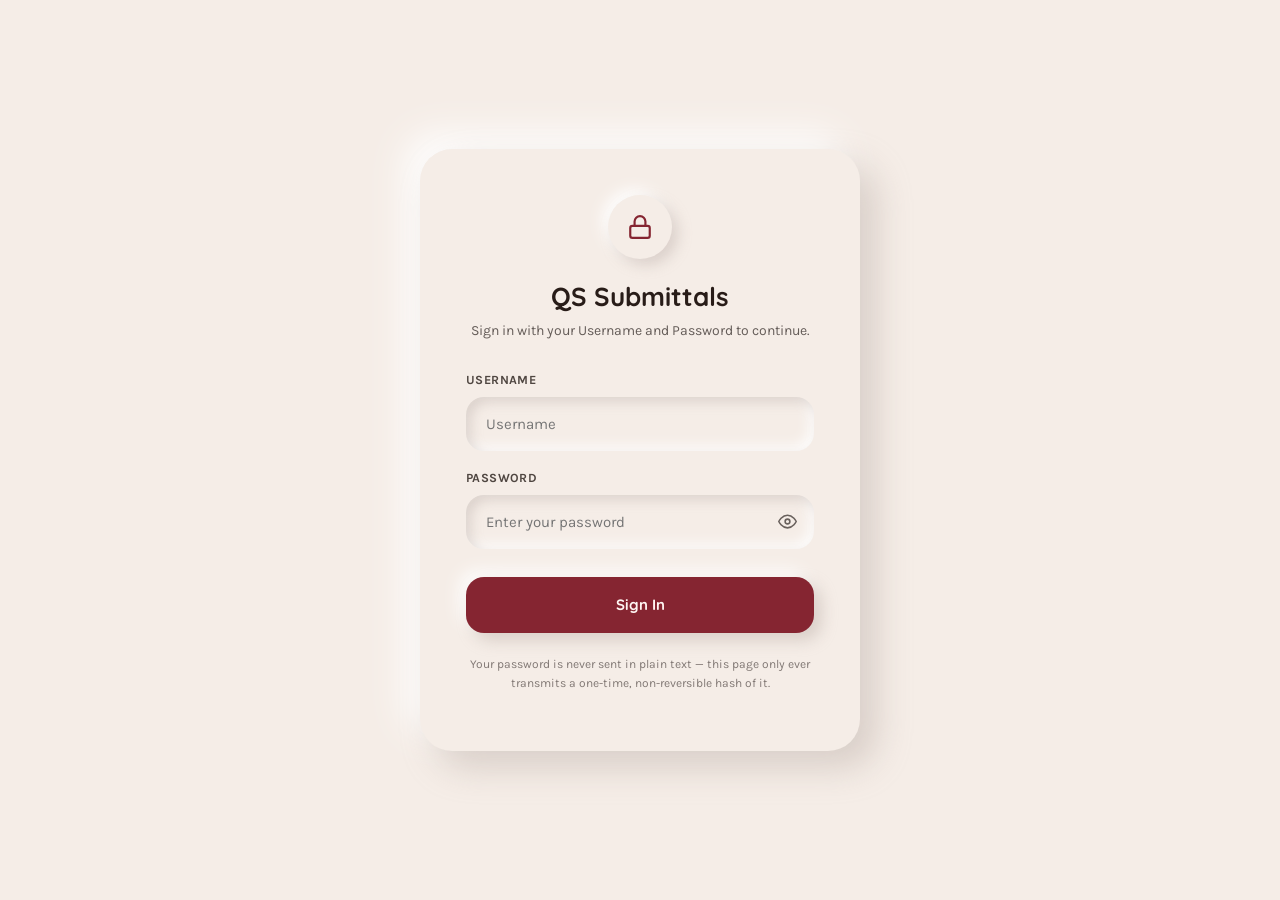
==== commit a341a4aa: "Update index.html" ====
--- a/index.html
+++ b/index.html
@@ -36,6 +36,12 @@
     .session-check-state { color: oklch(0.5 0.012 50); font-size: 14px; font-weight: 600; padding: 60px 20px; text-align: center; }
     .type-section { margin-bottom: 30px; }
     .section-label { display: block; margin-bottom: 12px; font-size: 12.5px; font-weight: 700; letter-spacing: .03em; text-transform: uppercase; color: oklch(0.4 0.015 50); }
+    .zone-section { display: flex; flex-wrap: wrap; gap: 20px; margin-bottom: 26px; }
+    .zone-field { flex: 1; min-width: 220px; margin-bottom: 0; }
+    .zone-select { width: 100%; height: 56px; padding: 0 44px 0 20px; border: none; border-radius: 18px; background-color: oklch(0.95 0.012 55); background-image: url("data:image/svg+xml;utf8,<svg xmlns='http://www.w3.org/2000/svg' viewBox='0 0 12 8'><path d='M1 1l5 5 5-5' fill='none' stroke='%23824134' stroke-width='2' stroke-linecap='round' stroke-linejoin='round'/></svg>"); background-repeat: no-repeat; background-position: right 20px center; background-size: 11px 8px; appearance: none; -webkit-appearance: none; box-shadow: inset 5px 5px 12px oklch(0.72 0.02 50 / .38), inset -5px -5px 12px oklch(1 0 0 / .85); color: oklch(0.3 0.02 40); font-size: 15px; font-weight: 600; font-family: inherit; outline: none; cursor: pointer; transition: box-shadow .2s ease; }
+    .zone-select:hover:not(:disabled) { box-shadow: inset 6px 6px 14px oklch(0.72 0.02 50 / .45), inset -6px -6px 14px oklch(1 0 0 / .95); }
+    .zone-select:focus { box-shadow: inset 5px 5px 12px oklch(0.42 0.13 18 / .24), inset -5px -5px 12px oklch(1 0 0 / .85); }
+    .zone-select:disabled { color: oklch(0.62 0.01 50); cursor: not-allowed; }
     #typeSelect { display: none; }
     .loading { margin-bottom: 30px; padding: 20px 22px; border-radius: 20px; background: oklch(0.95 0.012 55); box-shadow: 8px 8px 18px oklch(0.72 0.02 50 / .35), -8px -8px 18px oklch(1 0 0 / .85); }
     .loading-header { display: flex; justify-content: space-between; align-items: center; gap: 15px; margin-bottom: 12px; }
@@ -311,6 +317,7 @@
       line-height: 1.5;
       font-weight: 600;
     }
+    .search-modal-requestedby { margin: -4px 0 6px; font-size: 13px; font-weight: 700; color: oklch(0.42 0.13 18); }
     .search-modal-timestamp { margin: -4px 0 20px; font-size: 13px; color: oklch(0.6 0.012 50); }
     .search-empty-state { padding: 24px 10px; text-align: center; color: oklch(0.6 0.012 50); font-size: 14px; }
     .row-actions-cell { text-align: right; white-space: nowrap; }
@@ -424,6 +431,21 @@
             </div>
             <div id="typeOptionsList" class="options-list"></div>
           </div>
+        </div>
+      </div>
+
+      <div id="zoneSection" class="zone-section" hidden>
+        <div class="field zone-field">
+          <label for="projectNameSelect">Project Name</label>
+          <select id="projectNameSelect" class="zone-select">
+            <option value="">Select Project Name</option>
+          </select>
+        </div>
+        <div class="field zone-field">
+          <label for="zoneSelect">Zone</label>
+          <select id="zoneSelect" class="zone-select" disabled>
+            <option value="">Select Zone</option>
+          </select>
         </div>
       </div>
 
@@ -519,6 +541,7 @@
     <div class="modal-box search-modal-box" role="dialog" aria-modal="true" aria-labelledby="searchModalTitle">
       <button type="button" id="searchModalCloseButton" class="modal-close" aria-label="Close">&times;</button>
       <h3 id="searchModalTitle" class="modal-title">Search results for</h3>
+      <p id="searchModalRequestedBy" class="search-modal-requestedby" hidden></p>
       <p id="searchModalTimestamp" class="search-modal-timestamp"></p>
       <div id="searchModalError" class="modal-error" hidden></div>
       <div class="modal-table-wrap search-table-wrap">
@@ -586,6 +609,7 @@
 
     function initializeApp() {
       setupTypeSelect();
+      setupZoneSelects();
       setupItemMultiSelect();
       setupSaveButton();
       setupResultModal();
@@ -665,6 +689,7 @@
       const select = document.getElementById('typeSelect');
       select.addEventListener('change', function() {
         enableItemSelector(!!select.value);
+        updateZoneSectionVisibility();
         hideError();
         hideSuccess();
       });
@@ -782,6 +807,102 @@
       syncTypeDisplay();
       renderTypeOptions();
     }
+
+    /*
+     * ===================== Zone-dependent dropdowns =====================
+     * Some Submittal Types (per the "Zone Required" column in the
+     * "Submittals Name" sheet) require picking a Project Name and, once
+     * that is chosen, a dependent Zone — same dependency pattern as
+     * Item Name -> Part Number.
+     */
+    function isZoneRequiredForType(type) {
+      if (!type) return false;
+      const map = databaseData.zoneRequiredByType || {};
+      return !!map[type.trim().toLowerCase()];
+    }
+
+    function getSelectedProjectName() {
+      const select = document.getElementById('projectNameSelect');
+      return select ? select.value : '';
+    }
+
+    function getSelectedZone() {
+      const select = document.getElementById('zoneSelect');
+      return select ? select.value : '';
+    }
+
+    function populateProjectNameSelect() {
+      const select = document.getElementById('projectNameSelect');
+      const projectNames = databaseData.projectNames || [];
+      const previousValue = select.value;
+
+      select.innerHTML = '';
+
+      const placeholder = document.createElement('option');
+      placeholder.value = '';
+      placeholder.textContent = 'Select Project Name';
+      select.appendChild(placeholder);
+
+      projectNames.forEach(function(projectName) {
+        const option = document.createElement('option');
+        option.value = projectName;
+        option.textContent = projectName;
+        select.appendChild(option);
+      });
+
+      select.value = projectNames.includes(previousValue) ? previousValue : '';
+    }
+
+    function populateZoneSelect() {
+      const projectName = getSelectedProjectName();
+      const zoneSelect = document.getElementById('zoneSelect');
+      const zones = (databaseData.dependentZones || {})[projectName] || [];
+
+      zoneSelect.innerHTML = '';
+
+      const placeholder = document.createElement('option');
+      placeholder.value = '';
+      placeholder.textContent = 'Select Zone';
+      zoneSelect.appendChild(placeholder);
+
+      zones.forEach(function(zone) {
+        const option = document.createElement('option');
+        option.value = zone;
+        option.textContent = zone;
+        zoneSelect.appendChild(option);
+      });
+
+      zoneSelect.disabled = !projectName || zones.length === 0;
+      zoneSelect.value = '';
+    }
+
+    function resetZoneSelections() {
+      document.getElementById('projectNameSelect').value = '';
+      populateZoneSelect();
+    }
+
+    function updateZoneSectionVisibility() {
+      const required = isZoneRequiredForType(getSelectedType());
+      const section = document.getElementById('zoneSection');
+      section.hidden = !required;
+      if (!required) resetZoneSelections();
+      updateSaveButtonState();
+    }
+
+    function setupZoneSelects() {
+      document.getElementById('projectNameSelect').addEventListener('change', function() {
+        populateZoneSelect();
+        hideError();
+        hideSuccess();
+        updateSaveButtonState();
+      });
+      document.getElementById('zoneSelect').addEventListener('change', function() {
+        hideError();
+        hideSuccess();
+        updateSaveButtonState();
+      });
+    }
+    /* =========================================================================== */
 
     function setupItemMultiSelect() {
       const trigger = document.getElementById('itemNameTrigger');
@@ -1165,6 +1286,13 @@
       hideSuccess();
       const type = getSelectedType();
       if (!type) { showError('Please select one Submittal Type.'); return; }
+
+      const zoneRequired = isZoneRequiredForType(type);
+      const projectName = zoneRequired ? getSelectedProjectName() : '';
+      const zone = zoneRequired ? getSelectedZone() : '';
+      if (zoneRequired && !projectName) { showError('Please select a Project Name for this Submittal Type.'); return; }
+      if (zoneRequired && !zone) { showError('Please select a Zone for this Submittal Type.'); return; }
+
       const selected = Array.from(selectedItemNames);
       if (!selected.length) { showError('Please select at least one Item Name.'); return; }
 
@@ -1200,10 +1328,10 @@
         if (!proceed) return;
       }
 
-      saveSubmittals(type, readyRows);
-    }
-
-    function saveSubmittals(type, rows) {
+      saveSubmittals(type, readyRows, projectName, zone);
+    }
+
+    function saveSubmittals(type, rows, projectName, zone) {
       const button = document.getElementById('saveButton');
       button.disabled = true;
       button.textContent = 'Saving...';
@@ -1226,7 +1354,7 @@
         }
       };
       const script = document.createElement('script');
-      script.src = API_URL + '?action=saveSubmittals&prefix=' + encodeURIComponent(callbackName) + '&type=' + encodeURIComponent(type) + '&rows=' + encodeURIComponent(JSON.stringify(rows)) + '&token=' + encodeURIComponent(currentSessionToken);
+      script.src = API_URL + '?action=saveSubmittals&prefix=' + encodeURIComponent(callbackName) + '&type=' + encodeURIComponent(type) + '&projectName=' + encodeURIComponent(projectName || '') + '&zone=' + encodeURIComponent(zone || '') + '&rows=' + encodeURIComponent(JSON.stringify(rows)) + '&token=' + encodeURIComponent(currentSessionToken);
       script.onerror = function() {
         showError('Unable to connect to the Google Apps Script API.');
         button.disabled = false;
@@ -1246,6 +1374,7 @@
       if (select) select.value = '';
       closeTypePanel();
       syncTypeDisplay();
+      updateZoneSectionVisibility();
       selectedItemNames.clear();
       rowState = {};
       enableItemSelector(false);
@@ -1362,6 +1491,7 @@
             submittalCode: response.submittalCode || code,
             type: response.type || '',
             timestamp: parseSheetTimestamp(response.timestamp),
+            requestedBy: response.requestedBy || '',
             rows: rows,
             editAll: false
           };
@@ -1402,6 +1532,14 @@
 
     function showSearchResultModal() {
       document.getElementById('searchModalTitle').textContent = 'Search results for ' + (searchState.submittalCode || '');
+      const requestedByEl = document.getElementById('searchModalRequestedBy');
+      if (searchState.requestedBy) {
+        requestedByEl.textContent = 'Requested by: ' + searchState.requestedBy;
+        requestedByEl.hidden = false;
+      } else {
+        requestedByEl.textContent = '';
+        requestedByEl.hidden = true;
+      }
       document.getElementById('searchModalTimestamp').textContent = searchState.timestamp ? formatFullTimestamp(searchState.timestamp) : '';
       hideSearchModalError();
 
@@ -1843,6 +1981,8 @@
 
     function populateItemData() {
       populateTypeSelect();
+      populateProjectNameSelect();
+      updateZoneSectionVisibility();
       document.getElementById('itemNameDisplay').textContent = 'Select Item Name';
       document.getElementById('selectionCount').textContent = '0 items selected';
       renderItemOptions();
@@ -1851,9 +1991,13 @@
 
     function updateSaveButtonState() {
       const button = document.getElementById('saveButton');
-      const type = !!getSelectedType();
+      const type = getSelectedType();
       const hasItems = selectedItemNames.size > 0;
-      button.disabled = !(type && hasItems);
+      let zoneReady = true;
+      if (isZoneRequiredForType(type)) {
+        zoneReady = !!getSelectedProjectName() && !!getSelectedZone();
+      }
+      button.disabled = !(type && hasItems && zoneReady);
     }
 
     function startProgress() {
